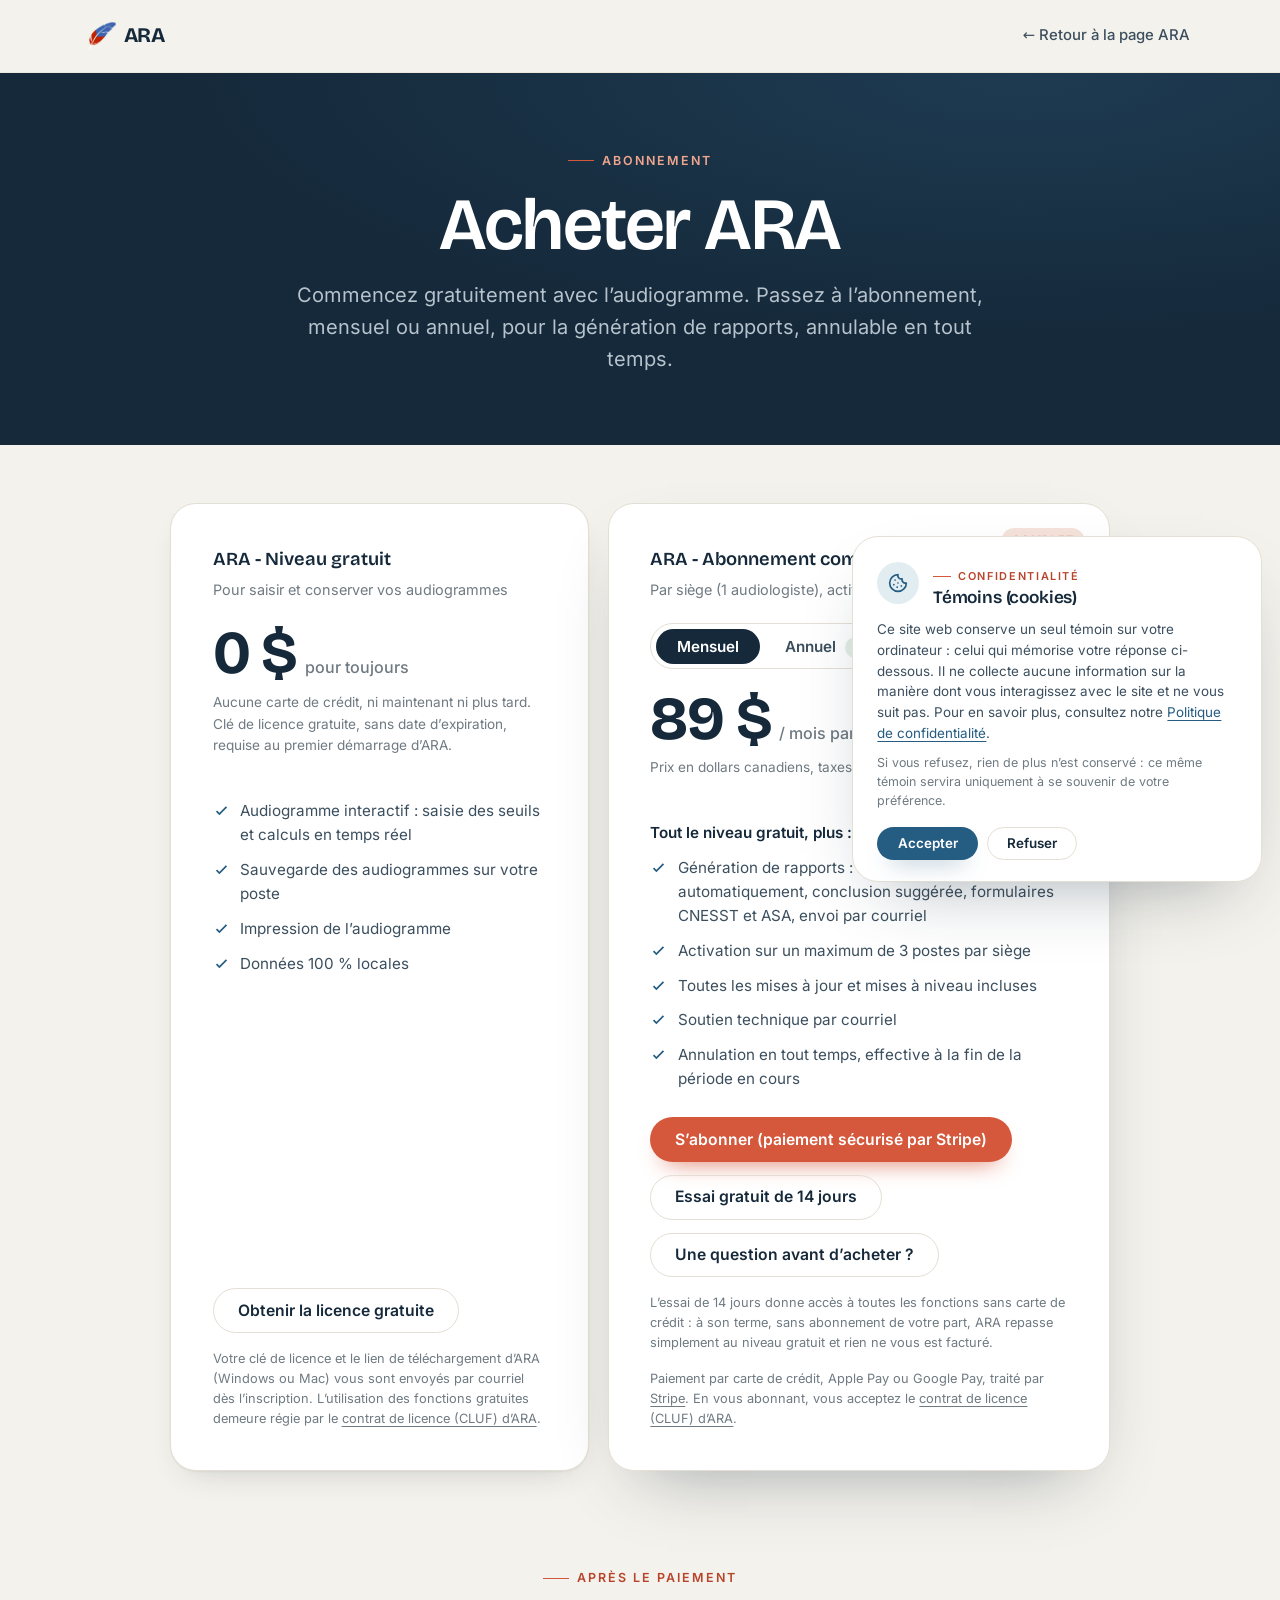
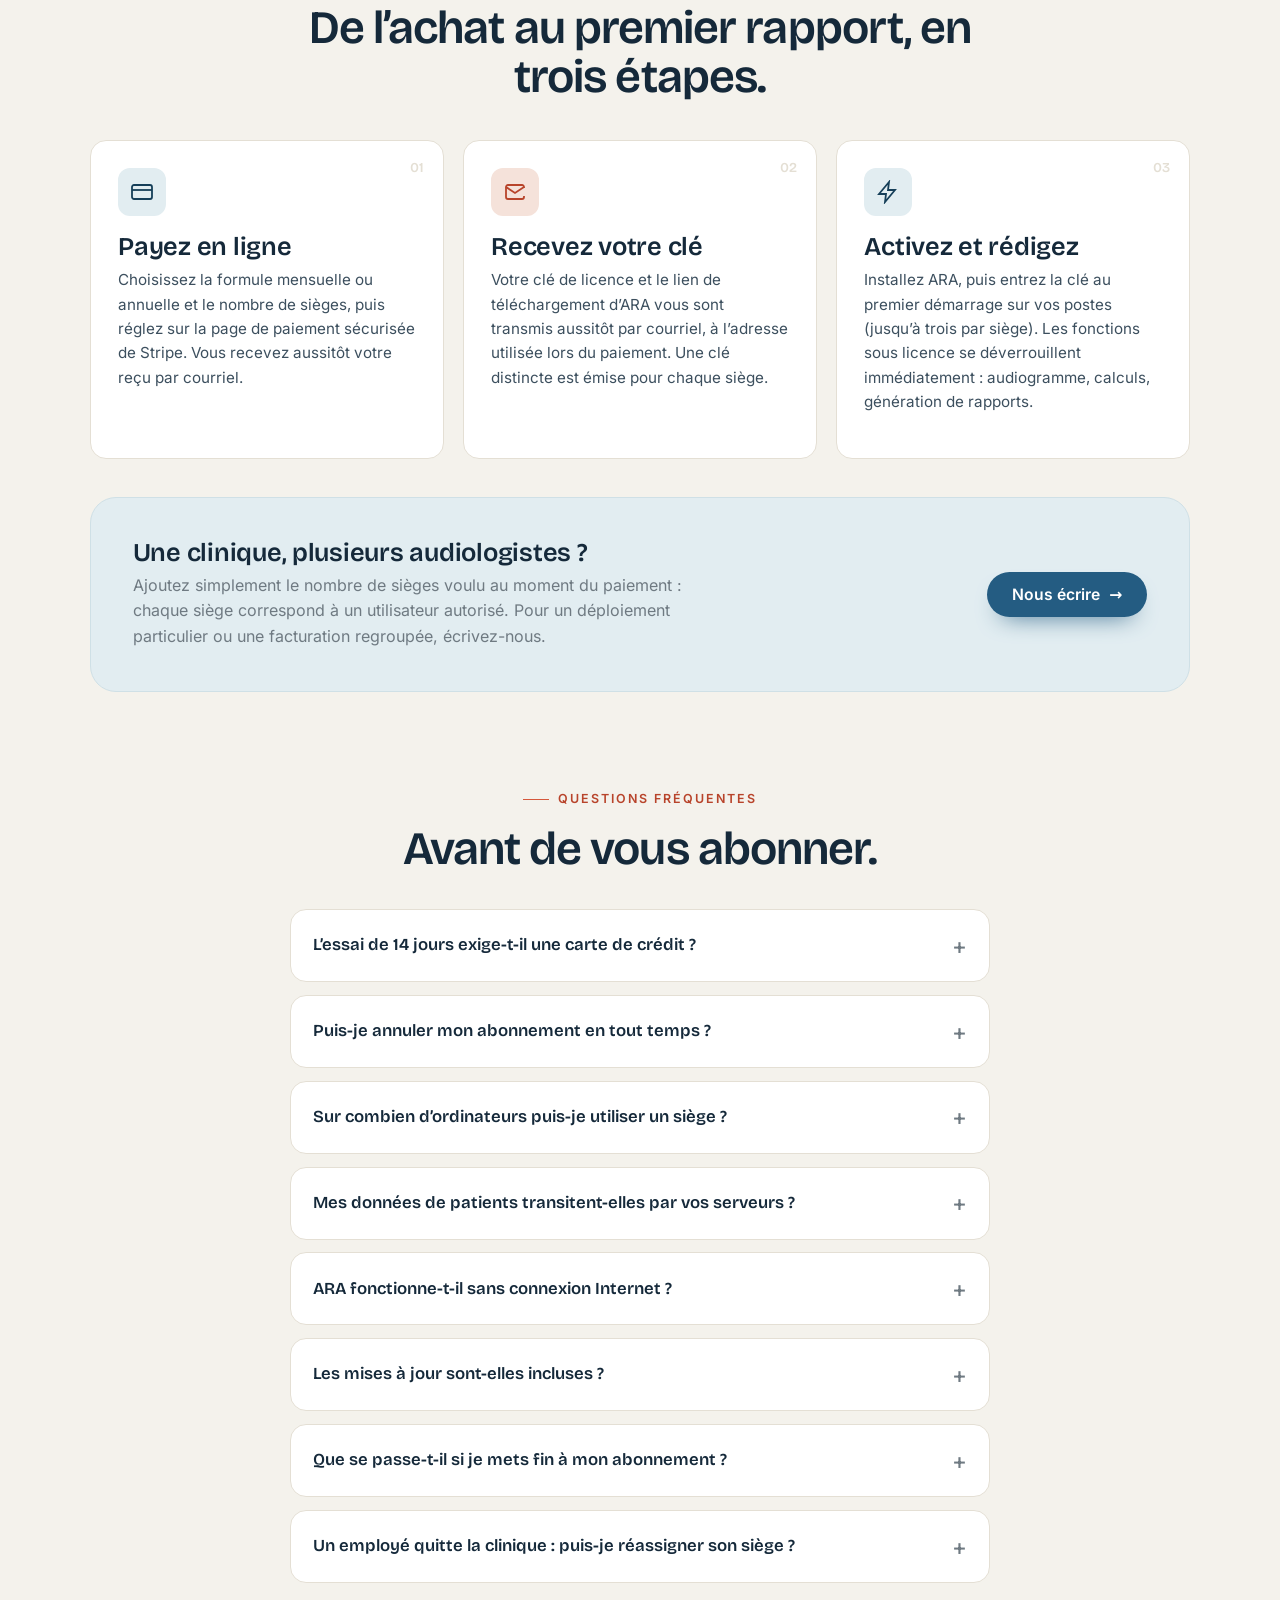
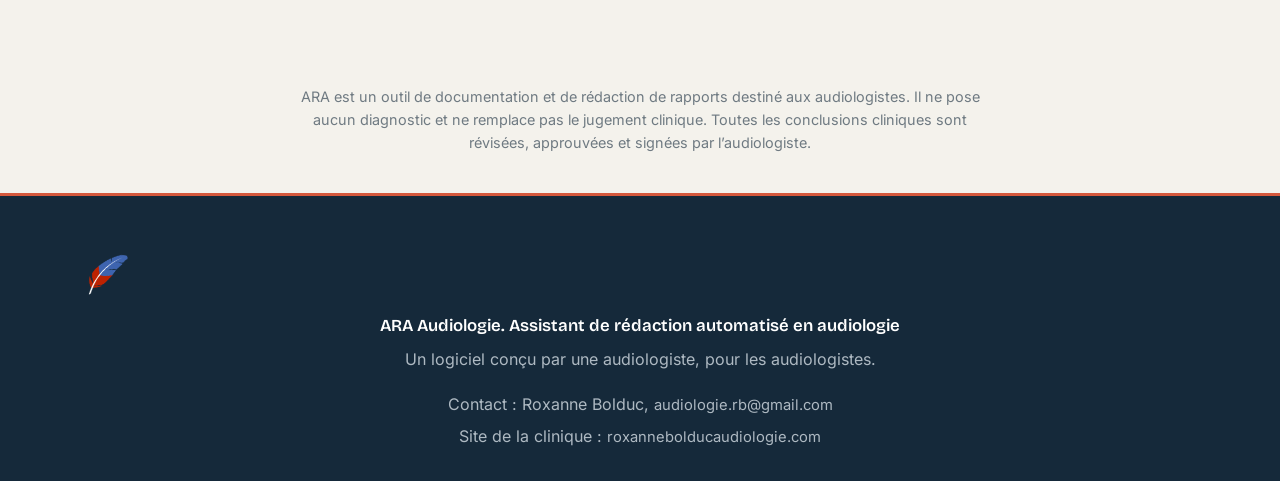
==== acheter-ara.html @ dc6fb9d9 "Acheter : plus de téléchargement public, clé et lien envoyés par courriel ARA exige une clé de licen" ====
<!DOCTYPE html>
<html lang="fr-CA">
<head>
<meta charset="UTF-8">
<meta name="viewport" content="width=device-width, initial-scale=1.0">
<title>Acheter ARA · Abonnement | ARA Audiologie, Assistant de rédaction automatisé en audiologie</title>
<meta name="description" content="Essayez ARA gratuitement (audiogramme interactif, sauvegarde, impression) ou abonnez-vous pour la génération de rapports. Abonnement mensuel ou annuel par siège, activation sur 3 postes, annulation en tout temps. Paiement sécurisé par Stripe.">
<link rel="icon" type="image/png" href="assets/logos/favicon-rb-creme.png">
<link rel="apple-touch-icon" href="assets/logos/apple-touch-rb-creme.png">
<link rel="stylesheet" href="styles.css">
<!-- ============================================================
     LISTE DE CONTRÔLE AVANT MISE EN LIGNE DE CETTE PAGE
     ============================================================
     1. Créer le compte Stripe avec le courriel conjoint
        (audiologie.rb@gmail.com), en dollars canadiens (CAD).
     2. Dans Stripe, créer le produit « ARA — abonnement (1 siège) »
        avec deux tarifs récurrents : mensuel et annuel.
        Confirmer les PRIX RÉELS — les montants affichés ci-dessous
        (49 $/mois, 490 $/an) sont des ESPACES RÉSERVÉS à valider.
     3. Activer Stripe Tax (TPS/TVQ) sur les deux tarifs.
     4. Créer deux « Payment Links » (un par tarif) avec :
        - quantité ajustable (pour les cliniques à plusieurs sièges);
        - collecte de l'adresse de facturation;
        - case d'acceptation des conditions (lien vers le CLUF publié).
     5. Coller les deux URL dans ARA_CONFIG au bas de cette page.
        Les boutons d'achat s'activent automatiquement.
     6. FAIT (2026-08-05) : CLUF publié (cluf-ara.html, version 1.0,
        d'après contrat_licence_ara.md v0.6) et liens activés.
        À FAIRE : reporter les corrections de l'avocat dans
        cluf-ara.html dès réception et incrémenter la version.
     7. Publier ara-confidentialite.html et activer son lien.
     8. Activer le lien « Acheter ARA » sur ara.html.
     9. Prévoir le processus d'émission des clés Keygen (compte
        conjoint audiologie.rb@gmail.com) après chaque paiement.
     ============================================================ -->
</head>
<body>

<header class="site-header">
  <div class="wrap nav">
    <a class="brand" href="ara.html" aria-label="ARA Audiologie, Assistant de rédaction automatisé en audiologie">
      <img src="assets/logos/plume-ara.png" alt="" aria-hidden="true" style="height:30px;width:auto;transform:rotate(8deg)">
      <span style="font-family:var(--display);font-weight:700;font-size:1.3rem;letter-spacing:-.01em;color:var(--ink)">ARA</span>
    </a>
    <a href="ara.html" style="font-size:.93rem;font-weight:500;color:var(--ink-soft)">← Retour à la page ARA</a>
  </div>
</header>

<!-- ===== Héros ===== -->
<section class="section dark ara-hero" style="padding:clamp(2.8rem,6vw,4.4rem) 0">
  <div class="wrap center" style="position:relative;z-index:2">
    <div><span class="eyebrow">Abonnement</span></div>
    <h1 style="max-width:22ch;margin:0 auto .9rem">Acheter ARA</h1>
    <p class="lead" style="margin:0 auto;max-width:54ch;color:#b6c2cc">Commencez gratuitement avec l’audiogramme. Passez à l’abonnement, mensuel ou annuel, pour la génération de rapports, annulable en tout temps.</p>
  </div>
</section>

<!-- ===== Tarifs ===== -->
<section class="section" id="tarifs" style="padding-top:clamp(2.4rem,5vw,3.6rem)">
  <div class="wrap" style="max-width:1020px">

    <div class="price-grid">

    <div class="price-card free reveal">
      <p class="plan-name">ARA - Niveau gratuit</p>
      <p class="plan-sub">Pour saisir et conserver vos audiogrammes</p>

      <div class="price-line">
        <span class="price-amount">0&nbsp;$</span>
        <span class="price-period">pour toujours</span>
      </div>
      <p class="price-note">Aucune carte de crédit, ni maintenant ni plus tard. Clé de licence gratuite, sans date d’expiration, requise au premier démarrage d’ARA.</p>

      <ul>
        <li><svg width="17" height="17" viewBox="0 0 24 24" fill="none" stroke="currentColor" stroke-width="2.4"><path d="M5 13l4 4L19 7"/></svg>Audiogramme interactif&nbsp;: saisie des seuils et calculs en temps réel</li>
        <li><svg width="17" height="17" viewBox="0 0 24 24" fill="none" stroke="currentColor" stroke-width="2.4"><path d="M5 13l4 4L19 7"/></svg>Sauvegarde des audiogrammes sur votre poste</li>
        <li><svg width="17" height="17" viewBox="0 0 24 24" fill="none" stroke="currentColor" stroke-width="2.4"><path d="M5 13l4 4L19 7"/></svg>Impression de l’audiogramme</li>
        <li><svg width="17" height="17" viewBox="0 0 24 24" fill="none" stroke="currentColor" stroke-width="2.4"><path d="M5 13l4 4L19 7"/></svg>Données 100&nbsp;% locales</li>
      </ul>

      <div style="margin-top:auto;display:flex;flex-wrap:wrap;gap:.8rem;align-items:center">
        <!-- Pas de bouton de téléchargement public : ARA exige une clé de
             licence (même gratuite) au premier démarrage. Le lien de
             téléchargement (page /download du worker, qui reconnaît
             l'appareil) arrive dans le courriel automatique envoyé avec la
             clé, une fois l'inscription Stripe complétée. -->
        <a id="btn-gratuit" class="btn btn--ghost" href="#" rel="noopener">Obtenir la licence gratuite</a>
      </div>
      <p class="fineprint">Votre clé de licence et le lien de téléchargement d’ARA (Windows ou Mac) vous sont envoyés par courriel dès l’inscription. L’utilisation des fonctions gratuites demeure régie par le <a href="cluf-ara.html" style="text-decoration:underline;text-underline-offset:3px">contrat de licence (CLUF) d’ARA</a>.</p>
    </div>

    <div class="price-card reveal">
      <span class="plan-badge">Complet</span>
      <p class="plan-name">ARA - Abonnement complet</p>
      <p class="plan-sub">Par siège (1&nbsp;audiologiste), activable sur 3&nbsp;postes</p>

      <div class="billing-toggle" role="group" aria-label="Fréquence de facturation" style="align-self:flex-start;margin-bottom:1.2rem">
        <button type="button" data-billing="mensuel" class="active" aria-pressed="true">Mensuel</button>
        <button type="button" data-billing="annuel" aria-pressed="false">Annuel <span class="save">2&nbsp;mois gratuits</span></button>
      </div>

      <!-- PRIX À CONFIRMER : espaces réservés (voir liste de contrôle en tête de fichier) -->
      <div class="price-line" data-panel-billing="mensuel">
        <span class="price-amount">89&nbsp;$</span>
        <span class="price-period">/&nbsp;mois par siège</span>
      </div>
      <div class="price-line" data-panel-billing="annuel" hidden>
        <span class="price-amount">890&nbsp;$</span>
        <span class="price-period">/&nbsp;an par siège</span>
      </div>
      <p class="price-note" data-panel-billing="annuel" hidden>Soit l’équivalent d’environ 74&nbsp;$ par mois, deux mois gratuits par rapport au tarif mensuel.</p>
      <p class="price-note">Prix en dollars canadiens, taxes en sus.</p>

      <ul>
        <li style="font-weight:600;color:var(--ink)">Tout le niveau gratuit, plus&nbsp;:</li>
        <li><svg width="17" height="17" viewBox="0 0 24 24" fill="none" stroke="currentColor" stroke-width="2.4"><path d="M5 13l4 4L19 7"/></svg>Génération de rapports&nbsp;: section des résultats rédigée automatiquement, conclusion suggérée, formulaires CNESST et ASA, envoi par courriel</li>
        <li><svg width="17" height="17" viewBox="0 0 24 24" fill="none" stroke="currentColor" stroke-width="2.4"><path d="M5 13l4 4L19 7"/></svg>Activation sur un maximum de 3&nbsp;postes par siège</li>
        <li><svg width="17" height="17" viewBox="0 0 24 24" fill="none" stroke="currentColor" stroke-width="2.4"><path d="M5 13l4 4L19 7"/></svg>Toutes les mises à jour et mises à niveau incluses</li>
        <li><svg width="17" height="17" viewBox="0 0 24 24" fill="none" stroke="currentColor" stroke-width="2.4"><path d="M5 13l4 4L19 7"/></svg>Soutien technique par courriel</li>
        <li><svg width="17" height="17" viewBox="0 0 24 24" fill="none" stroke="currentColor" stroke-width="2.4"><path d="M5 13l4 4L19 7"/></svg>Annulation en tout temps, effective à la fin de la période en cours</li>
      </ul>

      <div style="display:flex;flex-wrap:wrap;gap:.8rem;align-items:center">
        <a id="btn-acheter" class="btn btn--coral" href="#" rel="noopener">S’abonner (paiement sécurisé par Stripe)</a>
        <a id="btn-essai" class="btn btn--ghost" href="#" rel="noopener">Essai gratuit de 14&nbsp;jours</a>
        <a class="btn btn--ghost" href="mailto:audiologie.rb@gmail.com?subject=Question%20avant%20achat%20%E2%80%94%20ARA">Une question avant d’acheter&nbsp;?</a>
      </div>

      <p class="fineprint">L’essai de 14&nbsp;jours donne accès à toutes les fonctions sans carte de crédit&nbsp;: à son terme, sans abonnement de votre part, ARA repasse simplement au niveau gratuit et rien ne vous est facturé.</p>

      <p class="fineprint">Paiement par carte de crédit, Apple&nbsp;Pay ou Google&nbsp;Pay, traité par <a href="https://stripe.com/fr-ca" style="text-decoration:underline;text-underline-offset:3px" rel="noopener">Stripe</a>. En vous abonnant, vous acceptez le <a href="cluf-ara.html" style="text-decoration:underline;text-underline-offset:3px">contrat de licence (CLUF) d’ARA</a>.</p>
    </div>

    </div><!-- /.price-grid -->

  </div>
</section>

<!-- ===== Comment ça fonctionne ===== -->
<section class="section" style="padding-top:0">
  <div class="wrap">
    <div class="center reveal" style="max-width:680px;margin:0 auto 2.4rem">
      <span class="eyebrow">Après le paiement</span>
      <h2>De l’achat au premier rapport, en trois étapes.</h2>
    </div>
    <div class="grid-3">
      <article class="scard reveal">
        <span class="num">01</span>
        <div class="ic"><svg width="24" height="24" viewBox="0 0 24 24" fill="none" stroke="currentColor" stroke-width="1.8"><rect x="2" y="5" width="20" height="14" rx="2"/><path d="M2 10h20"/></svg></div>
        <h3>Payez en ligne</h3>
        <p>Choisissez la formule mensuelle ou annuelle et le nombre de sièges, puis réglez sur la page de paiement sécurisée de Stripe. Vous recevez aussitôt votre reçu par courriel.</p>
      </article>
      <article class="scard coral reveal">
        <span class="num">02</span>
        <div class="ic"><svg width="24" height="24" viewBox="0 0 24 24" fill="none" stroke="currentColor" stroke-width="1.8"><path d="M21 8V7a2 2 0 00-2-2H5a2 2 0 00-2 2v10a2 2 0 002 2h14a2 2 0 002-2v-1"/><path d="M3 7l9 6 9-6"/></svg></div>
        <h3>Recevez votre clé</h3>
        <p>Votre clé de licence et le lien de téléchargement d’ARA vous sont transmis aussitôt par courriel, à l’adresse utilisée lors du paiement. Une clé distincte est émise pour chaque siège.</p>
      </article>
      <article class="scard reveal">
        <span class="num">03</span>
        <div class="ic"><svg width="24" height="24" viewBox="0 0 24 24" fill="none" stroke="currentColor" stroke-width="1.8"><path d="M13 2L3 14h7l-1 8 10-12h-7z"/></svg></div>
        <h3>Activez et rédigez</h3>
        <p>Installez ARA, puis entrez la clé au premier démarrage sur vos postes (jusqu’à trois par siège). Les fonctions sous licence se déverrouillent immédiatement&nbsp;: audiogramme, calculs, génération de rapports.</p>
      </article>
    </div>

    <div class="region-cta reveal" style="margin-top:2.4rem">
      <div>
        <h3 style="margin-bottom:.4rem">Une clinique, plusieurs audiologistes&nbsp;?</h3>
        <p class="muted" style="margin:0;max-width:58ch">Ajoutez simplement le nombre de sièges voulu au moment du paiement&nbsp;: chaque siège correspond à un utilisateur autorisé. Pour un déploiement particulier ou une facturation regroupée, écrivez-nous.</p>
      </div>
      <a class="btn btn--primary" href="mailto:audiologie.rb@gmail.com?subject=ARA%20%E2%80%94%20licences%20pour%20clinique">Nous écrire <span class="arw">→</span></a>
    </div>
  </div>
</section>

<!-- ===== FAQ ===== -->
<section class="section" style="padding-top:0" id="faq">
  <div class="wrap" style="max-width:780px">
    <div class="center reveal" style="margin-bottom:2.2rem">
      <span class="eyebrow">Questions fréquentes</span>
      <h2>Avant de vous abonner.</h2>
    </div>

    <details class="faq-item reveal">
      <summary>L’essai de 14&nbsp;jours exige-t-il une carte de crédit&nbsp;?</summary>
      <div class="faq-body"><p>Non. L’essai déverrouille toutes les fonctions d’ARA, y compris la génération de rapports, pendant 14&nbsp;jours, sans qu’aucune carte ne vous soit demandée. Au terme des 14&nbsp;jours, si vous n’avez pas choisi de vous abonner, l’essai prend fin de lui-même et ARA repasse au niveau gratuit&nbsp;: vous conservez vos données, la saisie, la sauvegarde et l’impression d’audiogrammes, et rien ne vous est facturé.</p></div>
    </details>

    <details class="faq-item reveal">
      <summary>Puis-je annuler mon abonnement en tout temps&nbsp;?</summary>
      <div class="faq-body"><p>Oui. Rendez-vous sur le <a href="https://billing.stripe.com/p/login/7sY7sN2tuao84uh4iw2Ji00" target="_blank" rel="noopener">portail client Stripe</a> (avec le courriel utilisé lors de l’achat) pour annuler vous-même, mettre à jour votre carte ou consulter vos factures, ou écrivez simplement au soutien technique. L’annulation prend effet à la fin de la période déjà payée&nbsp;: vous conservez l’accès aux fonctions sous licence jusqu’à cette date, et aucun frais n’est exigé ensuite. Les sommes déjà payées ne sont pas remboursables.</p></div>
    </details>

    <details class="faq-item reveal">
      <summary>Sur combien d’ordinateurs puis-je utiliser un siège&nbsp;?</summary>
      <div class="faq-body"><p>Chaque siège est réservé à un utilisateur autorisé et peut être activé sur un maximum de trois postes (par exemple&nbsp;: l’ordinateur de la clinique, le portable et un poste à domicile).</p></div>
    </details>

    <details class="faq-item reveal">
      <summary>Mes données de patients transitent-elles par vos serveurs&nbsp;?</summary>
      <div class="faq-body"><p>Non. ARA enregistre toutes vos données localement, sur vos propres postes. La validation périodique de la licence ne transmet que la clé de licence et une empreinte technique anonymisée du poste, jamais de données de patients.</p></div>
    </details>

    <details class="faq-item reveal">
      <summary>ARA fonctionne-t-il sans connexion Internet&nbsp;?</summary>
      <div class="faq-body"><p>Oui. Chaque validation réussie de la licence accorde une période d’utilisation hors ligne de sept (7) jours&nbsp;; il suffit que le poste puisse joindre le serveur de licences au moins une fois par semaine. Toutes les fonctions, y compris la génération de rapports, s’exécutent entièrement sur votre poste.</p></div>
    </details>

    <details class="faq-item reveal">
      <summary>Les mises à jour sont-elles incluses&nbsp;?</summary>
      <div class="faq-body"><p>Oui. Toutes les mises à jour et mises à niveau publiées pendant votre abonnement sont incluses, sans frais additionnels.</p></div>
    </details>

    <details class="faq-item reveal">
      <summary>Que se passe-t-il si je mets fin à mon abonnement&nbsp;?</summary>
      <div class="faq-body"><p>Vous repassez simplement au niveau gratuit à la fin de la période payée&nbsp;: la génération de rapports se désactive, mais vous conservez l’accès à vos données ainsi qu’à la saisie, à la sauvegarde et à l’impression d’audiogrammes. Rien n’est perdu.</p></div>
    </details>

    <details class="faq-item reveal">
      <summary>Un employé quitte la clinique&nbsp;: puis-je réassigner son siège&nbsp;?</summary>
      <div class="faq-body"><p>Oui. Écrivez au soutien technique pour réassigner un siège à un nouvel utilisateur autorisé (au plus une fois par période de trente jours par siège). Les postes de l’ancien utilisateur sont alors désactivés.</p></div>
    </details>
  </div>
</section>

<!-- ===== Usage prévu (avis réglementaire) ===== -->
<section class="section" style="padding-top:0;padding-bottom:2.4rem">
  <div class="wrap" style="max-width:760px">
    <p class="muted" style="font-size:.9rem;line-height:1.6;text-align:center;margin:0">ARA est un outil de documentation et de rédaction de rapports destiné aux audiologistes. Il ne pose aucun diagnostic et ne remplace pas le jugement clinique. Toutes les conclusions cliniques sont révisées, approuvées et signées par l’audiologiste.</p>
  </div>
</section>

<footer class="site-footer">
  <div class="wrap" style="text-align:center">
    <img src="assets/logos/plume-ara.png" alt="" aria-hidden="true" style="height:44px;width:auto;transform:rotate(8deg);margin-bottom:1rem">
    <p style="color:#fff;font-family:var(--display);font-weight:600;font-size:1.05rem;margin-bottom:.4rem">ARA Audiologie. Assistant de rédaction automatisé en audiologie</p>
    <p style="margin-bottom:1.2rem">Un logiciel conçu par une audiologiste, pour les audiologistes.</p>
    <p style="margin-bottom:.4rem">Contact&nbsp;: Roxanne Bolduc, <a href="mailto:audiologie.rb@gmail.com">audiologie.rb@gmail.com</a></p>
    <!-- À activer quand ara-confidentialite.html sera publiée (voir liste de contrôle dans ara-confidentialite.html et docs/site_web_loi25_ara.md) :
    <p style="margin-bottom:.4rem"><a href="ara-confidentialite.html">Politique de confidentialité du logiciel ARA</a></p>
    -->
    <p style="margin:0">Site de la clinique&nbsp;: <a href="index.html">roxannebolducaudiologie.com</a></p>
  </div>
</footer>

<script src="main.js"></script>
<script>
/* ===== Achat ARA : configuration et bascule mensuel/annuel ===== */
(function () {
  /* Coller ici les URL des Payment Links Stripe (voir la liste de
     contrôle en tête de fichier). Tant qu'une URL est vide, le bouton
     d'achat correspondant reste désactivé. */
  var ARA_CONFIG = {
    /* EN VENTE depuis le 2026-08-30 (lancement : v0.3.0 publiée, installateurs
       Windows x64/ARM et Mac servis par la page /download du worker). Repasser
       à false pour désactiver d'un coup les trois boutons (abonnement, essai,
       licence gratuite). */
    enVente: true,
    stripe: {
      /* Liens avec case d'acceptation du CLUF (consent_collection),
         créés le 2026-08-05; les anciens liens sont désactivés. */
      mensuel: 'https://buy.stripe.com/14A7sN4BC7bW1i5eXa2Ji02',
      annuel:  'https://buy.stripe.com/7sY3cxc44cwgd0NcP22Ji03',
      /* Créés le 2026-08-30 : abonnement à 0 $/mois (niveau gratuit) et
         essai de 14 jours. Les deux sont en « payment_method_collection:
         if_required » : aucune carte n'est demandée. L'essai est réglé sur
         « missing_payment_method: cancel », donc sans carte il prend fin
         de lui-même au 14e jour et rien n'est facturé. */
      gratuit: 'https://buy.stripe.com/28E8wR0lmgMw6CpeXa2Ji04',
      essai:   'https://buy.stripe.com/cNi9AV6JKfIs2m95mA2Ji05',
      portail: 'https://billing.stripe.com/p/login/7sY7sN2tuao84uh4iw2Ji00'
    }
  };

  var buttons = document.querySelectorAll('.billing-toggle [data-billing]');
  var panels = document.querySelectorAll('[data-panel-billing]');
  var buy = document.getElementById('btn-acheter');
  var buyLabel = 'S’abonner (paiement sécurisé par Stripe)';
  var essai = document.getElementById('btn-essai');
  var gratuit = document.getElementById('btn-gratuit');

  /* Active un bouton si l'URL est fournie, sinon l'affiche en « bientôt
     disponible » (même comportement que le bouton d'abonnement). */
  function lien(el, url, libelle, libelleInactif) {
    if (!el) { return; }
    if (url) {
      el.href = url;
      el.textContent = libelle;
      el.classList.remove('btn--disabled');
      el.removeAttribute('aria-disabled');
    } else {
      el.removeAttribute('href');
      el.textContent = libelleInactif;
      el.classList.add('btn--disabled');
      el.setAttribute('aria-disabled', 'true');
    }
  }

  function activate(billing) {
    buttons.forEach(function (b) {
      var on = b.getAttribute('data-billing') === billing;
      b.classList.toggle('active', on);
      b.setAttribute('aria-pressed', on ? 'true' : 'false');
    });
    panels.forEach(function (p) {
      p.hidden = p.getAttribute('data-panel-billing') !== billing;
    });
    lien(buy, ARA_CONFIG.enVente ? ARA_CONFIG.stripe[billing] : '',
         buyLabel, 'Paiement en ligne bientôt disponible');
  }

  buttons.forEach(function (b) {
    b.addEventListener('click', function () {
      activate(b.getAttribute('data-billing'));
    });
  });
  lien(essai, ARA_CONFIG.enVente ? ARA_CONFIG.stripe.essai : '',
       'Essai gratuit de 14 jours', 'Essai gratuit bientôt disponible');
  lien(gratuit, ARA_CONFIG.enVente ? ARA_CONFIG.stripe.gratuit : '',
       'Obtenir la licence gratuite', 'Licence gratuite bientôt disponible');
  activate('mensuel');
})();
</script>
</body>
</html>
---- styles.css ----
/* =================================================================
   Roxanne Bolduc · Audiologiste · Système de design (V4)
   Signature : l'audiogramme (rouge = oreille droite, bleu = oreille gauche)
   ================================================================= */

/* Polices hébergées localement (aucun appel à un serveur tiers) */
@font-face{
  font-family:'Bricolage Grotesque';
  font-style:normal;
  font-weight:400 700;
  font-display:swap;
  src:url('assets/fonts/bricolage-grotesque-normal-0.woff2') format('woff2');
}
@font-face{
  font-family:'Inter';
  font-style:normal;
  font-weight:400 600;
  font-display:swap;
  src:url('assets/fonts/inter-normal-1.woff2') format('woff2');
}
@font-face{
  font-family:'Newsreader';
  font-style:italic;
  font-weight:400;
  font-display:swap;
  src:url('assets/fonts/newsreader-italic-2.woff2') format('woff2');
}
@font-face{
  font-family:'Newsreader';
  font-style:normal;
  font-weight:400 500;
  font-display:swap;
  src:url('assets/fonts/newsreader-normal-3.woff2') format('woff2');
}

:root{
  /* Couleurs */
  --ink:        #15293A;
  --ink-soft:   #3c4f5e;
  --paper:      #f4f2ec;
  --paper-2:    #fbfaf6;
  --card:       #ffffff;
  --line:       #e4dfd4;
  --line-soft:  #ece8de;
  --muted:      #6f7a82;

  --azure:      #245c82;   /* oreille gauche / primaire */
  --azure-deep: #163f59;
  --azure-tint: #e2edf1;

  --coral:      #d5583c;   /* oreille droite / accent */
  --coral-deep: #b8442b;
  --coral-tint: #f5e2da;

  --aqua:       #dbe9e9;
  --good:       #2f7d5b;

  /* ARA (couleurs du logo) */
  --ara-bleu:   #3E64AF;
  --ara-rouge:  #BD2201;
  --ara-vert:   #76AB35;

  /* Typo */
  --display: 'Bricolage Grotesque', system-ui, sans-serif;
  --body:    'Inter', system-ui, sans-serif;
  --serif:   'Newsreader', Georgia, serif;

  /* Échelle */
  --h1: clamp(2.5rem, 1.4rem + 4.6vw, 4.6rem);
  --h2: clamp(1.9rem, 1.3rem + 2.4vw, 2.9rem);
  --h3: clamp(1.3rem, 1.05rem + 1vw, 1.6rem);
  --lead: clamp(1.05rem, 0.98rem + 0.4vw, 1.25rem);

  /* Divers */
  --radius: 16px;
  --radius-lg: 26px;
  --shadow: 0 1px 2px rgba(21,41,58,.05), 0 14px 34px -18px rgba(21,41,58,.24);
  --shadow-lg: 0 30px 70px -34px rgba(21,41,58,.42);
  --maxw: 1180px;
  --gutter: clamp(2rem, 4vw, 2.5rem);
  --ease: cubic-bezier(.22,.61,.36,1);
}

*{box-sizing:border-box}
html{scroll-behavior:smooth}
body{
  margin:0;
  font-family:var(--body);
  color:var(--ink);
  background:var(--paper);
  line-height:1.6;
  -webkit-font-smoothing:antialiased;
  text-rendering:optimizeLegibility;
}
img{max-width:100%;display:block}
a{color:inherit;text-decoration:none}
h1,h2,h3,h4{font-family:var(--display);font-weight:600;line-height:1.05;letter-spacing:-.02em;margin:0}
h1{font-size:var(--h1)}
h2{font-size:var(--h2)}
h3{font-size:var(--h3);letter-spacing:-.01em}
p{margin:0 0 1rem}
::selection{background:var(--coral);color:#fff}

.wrap{max-width:var(--maxw);margin:0 auto;padding:0 var(--gutter)}
.section{padding:clamp(3.6rem,7vw,6.2rem) 0}
.eyebrow{
  font-family:var(--body);font-weight:600;font-size:.78rem;letter-spacing:.16em;
  text-transform:uppercase;color:var(--coral-deep);display:inline-flex;align-items:center;gap:.55rem;margin:0 0 1rem;
}
.eyebrow::before{content:"";width:26px;height:1px;background:var(--coral)}
.lead{font-size:var(--lead);color:var(--ink-soft);max-width:60ch}
.muted{color:var(--muted)}
.center{text-align:center}
.center .lead{margin-inline:auto}
.center .eyebrow{justify-content:center}

/* ---------- Boutons ---------- */
.btn{
  display:inline-flex;align-items:center;gap:.55rem;font-family:var(--body);font-weight:600;
  font-size:.98rem;padding:.85rem 1.5rem;border-radius:999px;border:1.5px solid transparent;
  cursor:pointer;transition:transform .2s var(--ease),background .2s,box-shadow .2s,border-color .2s;
  line-height:1;white-space:nowrap;
}
.btn:hover{transform:translateY(-2px)}
.btn--primary{background:var(--azure);color:#fff;box-shadow:0 12px 24px -14px var(--azure)}
.btn--primary:hover{background:var(--azure-deep)}
.btn--coral{background:var(--coral);color:#fff;box-shadow:0 12px 24px -14px var(--coral)}
.btn--coral:hover{background:var(--coral-deep)}
.btn--ghost{background:transparent;border-color:var(--line);color:var(--ink)}
.btn--ghost:hover{border-color:var(--ink);background:rgba(21,41,58,.03)}
.btn--light{background:#fff;color:var(--ink)}
.btn--outline-light{background:transparent;border-color:rgba(255,255,255,.35);color:#fff}
.btn--outline-light:hover{border-color:#fff;background:rgba(255,255,255,.08)}
.btn .arw{transition:transform .2s var(--ease)}
.btn:hover .arw{transform:translateX(3px)}

/* ---------- En-tête / nav ---------- */
.site-header{
  position:sticky;top:0;z-index:60;background:rgba(244,242,236,.82);
  backdrop-filter:blur(12px);border-bottom:1px solid var(--line-soft);
}
.nav{display:flex;align-items:center;justify-content:space-between;height:72px;gap:1rem}
.brand{display:flex;align-items:center;gap:.6rem;font-family:var(--display);font-weight:700;font-size:1.12rem;letter-spacing:-.02em}
.brand .mark{width:34px;height:34px;flex:none}
.brand small{display:block;font-family:var(--body);font-weight:500;font-size:.62rem;letter-spacing:.14em;text-transform:uppercase;color:var(--muted);margin-top:2px}
.nav-links{display:flex;align-items:center;gap:.35rem;list-style:none;margin:0;padding:0}
.nav-links a{
  font-size:.93rem;font-weight:500;padding:.5rem .78rem;border-radius:9px;color:var(--ink-soft);
  transition:color .18s,background .18s;position:relative;
}
.nav-links a:hover{color:var(--ink);background:rgba(21,41,58,.05)}
.nav-links a.active{color:var(--azure);font-weight:600}
.nav-cta{display:flex;align-items:center;gap:.6rem}
.nav-toggle{display:none;background:none;border:1px solid var(--line);border-radius:10px;width:44px;height:44px;cursor:pointer;align-items:center;justify-content:center}
.nav-toggle span{display:block;width:19px;height:2px;background:var(--ink);position:relative;transition:.2s}
.nav-toggle span::before,.nav-toggle span::after{content:"";position:absolute;left:0;width:19px;height:2px;background:var(--ink);transition:.2s}
.nav-toggle span::before{top:-6px}.nav-toggle span::after{top:6px}

@media (max-width:940px){
  .nav-toggle{display:flex}
  .nav-links,.nav-cta .btn--ghost{display:none}
  .nav-links{
    position:absolute;top:72px;left:0;right:0;flex-direction:column;align-items:stretch;
    background:var(--paper);border-bottom:1px solid var(--line);padding:.6rem var(--gutter) 1.2rem;gap:.15rem;
  }
  .nav-links.open{display:flex}
  .nav-links a{padding:.8rem .6rem;font-size:1.05rem;border-bottom:1px solid var(--line-soft)}
}

/* ---------- Héro ---------- */
.hero{position:relative;overflow:hidden}
/* padding-block (et non le raccourci padding) : .hero-grid partage l'élément avec .wrap,
   dont il écraserait sinon les marges latérales */
.hero-grid{display:grid;grid-template-columns:1.05fr .95fr;gap:clamp(2rem,5vw,4rem);align-items:center;padding-block:clamp(2.6rem,6vw,5rem) clamp(3rem,6vw,5rem)}
.hero h1{margin-bottom:1.3rem}
.hero h1 .hl{color:var(--azure);position:relative}
.hero .lead{margin-bottom:2rem}
.hero-cta{display:flex;flex-wrap:wrap;gap:.8rem;margin-bottom:2.2rem}
.hero-meta{display:flex;flex-wrap:wrap;gap:1.5rem;padding-top:1.6rem;border-top:1px solid var(--line)}
.hero-meta div{display:flex;flex-direction:column}
.hero-meta b{font-family:var(--display);font-size:1.5rem;font-weight:600;color:var(--ink)}
.hero-meta span{font-size:.82rem;color:var(--muted)}
@media (max-width:860px){.hero-grid{grid-template-columns:1fr}.hero-audiogram{max-width:480px}}

/* ---------- Portrait du héro (arche + mini audiogramme) ---------- */
.hero-grid > *{min-width:0}
.hero-portrait{position:relative;justify-self:end;width:min(420px,100%);max-width:100%}
.portrait-arch{
  border-radius:var(--radius-lg);
  overflow:hidden;border:1px solid var(--line);box-shadow:var(--shadow-lg);
  aspect-ratio:4/5;background:var(--paper-2);
}
.portrait-arch img{width:100%;height:100%;object-fit:cover}
.mini-audiocard{
  position:absolute;left:-3.6rem;bottom:1.8rem;width:235px;
  background:var(--card);border:1px solid var(--line);border-radius:var(--radius);
  box-shadow:var(--shadow-lg);padding:.85rem .9rem .55rem;
}
.mini-audiocard .t{
  font-family:var(--display);font-weight:600;font-size:.78rem;color:var(--ink);
  display:flex;justify-content:space-between;align-items:center;margin-bottom:.4rem;
}
.mini-audiocard .t i{font-style:normal;font-family:var(--body);font-weight:600;font-size:.62rem;color:var(--muted)}
@media (max-width:1060px){.mini-audiocard{left:-1.2rem}}
@media (max-width:860px){
  .hero-portrait{justify-self:start;margin-top:.6rem}
  .mini-audiocard{left:auto;right:0;bottom:1.2rem}
}

/* ---------- Audiogramme (signature) ---------- */
.audiocard{
  background:var(--card);border:1px solid var(--line);border-radius:var(--radius-lg);
  padding:1.4rem 1.4rem 1rem;box-shadow:var(--shadow-lg);position:relative;
}
.audiocard .ac-head{display:flex;justify-content:space-between;align-items:center;margin-bottom:.5rem}
.audiocard .ac-title{font-family:var(--display);font-weight:600;font-size:.98rem}
.audiocard .ac-legend{display:flex;gap:.9rem;font-size:.72rem;color:var(--muted)}
.audiocard .ac-legend i{font-style:normal;display:inline-flex;align-items:center;gap:.3rem;font-weight:600}
.dot-r{width:11px;height:11px;border:2px solid var(--coral);border-radius:50%;display:inline-block}
.dot-l{width:11px;height:11px;color:var(--azure);display:inline-grid;place-items:center;font-weight:700}
svg .grid-line{stroke:var(--line);stroke-width:1}
svg .grid-line.major{stroke:#d8d2c4}
svg .axis-label{fill:var(--muted);font-family:var(--body);font-size:11px}
svg .plot-line{fill:none;stroke-width:2.5;stroke-linecap:round;stroke-linejoin:round}
svg .plot-line.r{stroke:var(--coral)}
svg .plot-line.l{stroke:var(--azure)}

/* animation tracé */
.anim-line{stroke-dasharray:600;stroke-dashoffset:600;animation:draw 1.5s var(--ease) forwards}
.anim-line.d2{animation-delay:.35s}
.anim-pt{opacity:0;transform-box:fill-box;transform-origin:center;animation:pop .4s var(--ease) forwards}
@keyframes draw{to{stroke-dashoffset:0}}
@keyframes pop{from{opacity:0;transform:scale(.2)}to{opacity:1;transform:scale(1)}}

/* ---------- Ruban de confiance ---------- */
.trust{border-top:1px solid var(--line);border-bottom:1px solid var(--line);background:var(--paper-2)}
.trust .wrap{display:flex;flex-wrap:wrap;align-items:center;justify-content:space-between;gap:1rem;padding-block:1.1rem}
.trust p{margin:0;font-size:.86rem;color:var(--muted);font-weight:500;display:flex;align-items:center;gap:.5rem}
.trust svg{color:var(--azure);flex:none}

/* ---------- Cartes services ---------- */
.grid-3{display:grid;grid-template-columns:repeat(3,1fr);gap:1.2rem}
.grid-2{display:grid;grid-template-columns:repeat(2,1fr);gap:1.2rem}
@media (max-width:860px){.grid-3{grid-template-columns:1fr}.grid-2{grid-template-columns:1fr}}

.scard{
  background:var(--card);border:1px solid var(--line);border-radius:var(--radius);
  padding:1.7rem;transition:transform .25s var(--ease),box-shadow .25s,border-color .25s;position:relative;overflow:hidden;
}
.scard:hover{transform:translateY(-4px);box-shadow:var(--shadow);border-color:var(--azure)}
.scard .ic{width:48px;height:48px;border-radius:12px;display:grid;place-items:center;background:var(--azure-tint);color:var(--azure-deep);margin-bottom:1.1rem}
.scard.coral .ic{background:var(--coral-tint);color:var(--coral-deep)}
.scard h3{margin-bottom:.5rem}
.scard p{font-size:.95rem;color:var(--ink-soft);margin-bottom:1rem}
.scard .lk{font-weight:600;font-size:.9rem;color:var(--azure);display:inline-flex;align-items:center;gap:.4rem}
.scard .num{position:absolute;top:1rem;right:1.2rem;font-family:var(--display);font-weight:600;font-size:.85rem;color:var(--line)}

/* ---------- Bandeau alterné ---------- */
.split{display:grid;grid-template-columns:1fr 1fr;gap:clamp(2rem,5vw,4rem);align-items:center}
.split.rev .split-media{order:2}
@media (max-width:820px){.split{grid-template-columns:1fr}.split.rev .split-media{order:0}}
.split ul{list-style:none;padding:0;margin:1.2rem 0 0;display:grid;gap:.7rem}
.split ul li{display:flex;gap:.7rem;align-items:flex-start;font-size:.98rem;color:var(--ink-soft)}
.split ul li svg{flex:none;color:var(--azure);margin-top:3px}
.media-frame{border-radius:var(--radius-lg);overflow:hidden;border:1px solid var(--line);box-shadow:var(--shadow);background:var(--paper-2);aspect-ratio:4/3;position:relative}

/* ---------- Sections foncées ---------- */
.dark{background:var(--ink);color:#e9edf0}
.dark h1,.dark h2,.dark h3{color:#fff}
.dark .eyebrow{color:#f0a58e}
.dark .eyebrow::before{background:var(--coral)}
.dark .lead,.dark p{color:#b6c2cc}
.dark .muted{color:#8394a1}

/* ---------- ARA / logiciel ---------- */
.ara-hero{background:radial-gradient(120% 130% at 80% 0%, #1e3b52 0%, var(--ink) 55%);}
.ara-letters{
  font-family:var(--display);font-weight:700;
  font-size:clamp(4.6rem,14vw,10rem);line-height:.9;letter-spacing:-.01em;color:#fff;
}
.ara-expansion{font-size:clamp(.95rem,1.8vw,1.2rem);letter-spacing:.28em;text-transform:uppercase;font-weight:600;color:#e9edf0;margin-top:1rem}
.ara-expansion .r{color:#f0a58e}
.ara-expansion .b{color:#8fb3e8}
.ara-expansion .v{color:#a9d178}
.ara-plume{position:absolute;width:clamp(110px,18vw,220px);transform:rotate(8deg);filter:drop-shadow(0 18px 30px rgba(0,0,0,.35));pointer-events:none}
.feat{display:grid;grid-template-columns:repeat(3,1fr);gap:1.1rem}
@media (max-width:860px){.feat{grid-template-columns:1fr}}
.feat .fcard{border:1px solid rgba(255,255,255,.12);border-radius:var(--radius);padding:1.4rem;background:rgba(255,255,255,.03)}
.feat .fcard .ic{width:42px;height:42px;border-radius:10px;background:rgba(240,165,142,.14);color:#f0a58e;display:grid;place-items:center;margin-bottom:.9rem}
.feat .fcard h3{font-size:1.1rem;margin-bottom:.4rem}
.feat .fcard p{font-size:.9rem;margin:0}
.feat .fcard .fnum{font-family:var(--display);font-weight:600;font-size:.82rem;color:#8394a1;display:block;margin-bottom:.5rem;letter-spacing:.08em}

/* ---------- Onglets (page audiologiste) ---------- */
.tabs{display:flex;gap:.4rem;border-bottom:1px solid var(--line);margin-bottom:2.6rem;flex-wrap:wrap}
.tab{
  background:none;border:none;font-family:var(--display);font-weight:600;font-size:1.05rem;color:var(--muted);
  padding:.85rem 1.1rem;cursor:pointer;border-bottom:2.5px solid transparent;margin-bottom:-1px;transition:color .18s,border-color .18s;
}
.tab:hover{color:var(--ink)}
.tab.active{color:var(--azure);border-color:var(--azure)}
.tabpanel{display:none;animation:fade .35s var(--ease)}
.tabpanel.active{display:block}
@keyframes fade{from{opacity:0;transform:translateY(8px)}to{opacity:1;transform:none}}

/* ---------- Profils équipe ---------- */
.profile{display:grid;grid-template-columns:260px 1fr;gap:2rem;align-items:start;background:var(--card);border:1px solid var(--line);border-radius:var(--radius-lg);padding:2rem;margin-bottom:1.5rem}
@media (max-width:640px){.profile{grid-template-columns:1fr}}
.profile .photo{border-radius:18px;overflow:hidden;border:1px solid var(--line);box-shadow:var(--shadow)}
.profile .photo img{width:100%;height:auto}
.profile h3{font-size:1.5rem}
.profile .role{color:var(--coral-deep);font-weight:600;font-size:.9rem;margin:.2rem 0 1rem;letter-spacing:.02em}
.profile .creds{display:flex;flex-wrap:wrap;gap:.5rem;margin-top:1.2rem}
.chip{font-size:.8rem;font-weight:500;background:var(--azure-tint);color:var(--azure-deep);padding:.35rem .8rem;border-radius:999px}
.placeholder-card{border:1.5px dashed var(--line);border-radius:var(--radius-lg);padding:2rem;background:var(--paper-2)}
.placeholder-card .a-completer{
  display:inline-block;font-size:.72rem;font-weight:600;letter-spacing:.14em;text-transform:uppercase;
  border:1px solid var(--line);color:var(--muted);padding:.25rem .7rem;border-radius:999px;margin-bottom:1rem;
}

/* ---------- Lieux ---------- */
.region-cta{background:var(--azure-tint);border:1px solid #cfe0e6;border-radius:var(--radius-lg);padding:clamp(1.6rem,4vw,2.6rem);display:flex;flex-wrap:wrap;gap:1.5rem;align-items:center;justify-content:space-between}
.place{display:flex;gap:1rem;align-items:flex-start;background:var(--card);border:1px solid var(--line);border-radius:var(--radius);padding:1.4rem 1.5rem;transition:border-color .2s,transform .2s var(--ease)}
.place:hover{border-color:var(--azure);transform:translateY(-3px)}
.place .pin{width:42px;height:42px;border-radius:11px;background:var(--coral-tint);color:var(--coral-deep);display:grid;place-items:center;flex:none}
.place h3{font-size:1.12rem;margin-bottom:.25rem}
.place p{font-size:.9rem;color:var(--muted);margin:0}
.place .tag{display:inline-block;margin-top:.5rem;font-size:.74rem;font-weight:600;color:var(--azure);background:var(--azure-tint);padding:.2rem .6rem;border-radius:999px}
.place address{font-style:normal;font-size:.92rem;color:var(--ink-soft);line-height:1.65;margin-top:.2rem}
.place .clinique{font-weight:600;color:var(--ink);font-size:.92rem}
.place .tel{display:inline-block;font-family:var(--display);font-weight:600;font-size:1.15rem;color:var(--azure);margin-top:.5rem}
.place .tel:hover{color:var(--azure-deep)}
.place .itineraire{display:inline-block;margin-left:1rem;font-size:.8rem;font-weight:600;color:var(--coral-deep)}
.place .itineraire:hover{text-decoration:underline;text-underline-offset:3px}
.place .courriel{display:block;font-size:.88rem;font-weight:500;color:var(--ink-soft);margin-top:.25rem}
.place .courriel:hover{color:var(--azure)}

/* ---------- Blogue ---------- */
.blog-grid{display:grid;grid-template-columns:repeat(3,1fr);gap:1.4rem}
@media (max-width:900px){.blog-grid{grid-template-columns:repeat(2,1fr)}}
@media (max-width:600px){.blog-grid{grid-template-columns:1fr}}
.post{background:var(--card);border:1px solid var(--line);border-radius:var(--radius);overflow:hidden;display:flex;flex-direction:column;transition:transform .25s var(--ease),box-shadow .25s}
.post:hover{transform:translateY(-4px);box-shadow:var(--shadow)}
.post .thumb{aspect-ratio:16/10;display:grid;place-items:center;position:relative;overflow:hidden}
.post .thumb svg{position:absolute;inset:0;width:100%;height:100%}
.post .thumb img{position:absolute;inset:0;width:100%;height:100%;object-fit:cover;object-position:top}
.post .thumb .cat{position:absolute;top:.8rem;left:.8rem;background:rgba(255,255,255,.92);color:var(--ink);font-size:.72rem;font-weight:600;padding:.3rem .7rem;border-radius:999px;z-index:2}
.post .body{padding:1.3rem;display:flex;flex-direction:column;flex:1}
.post .date{font-size:.78rem;color:var(--muted);margin-bottom:.5rem}
.post h3{font-size:1.15rem;margin-bottom:.5rem;line-height:1.2}
.post p{font-size:.9rem;color:var(--ink-soft);flex:1}
.post .lk{font-weight:600;font-size:.86rem;color:var(--azure);margin-top:.4rem}
.feature-post{display:grid;grid-template-columns:1.1fr .9fr;gap:0;border:1px solid var(--line);border-radius:var(--radius-lg);overflow:hidden;background:var(--card);margin-bottom:2.4rem}
@media (max-width:760px){.feature-post{grid-template-columns:1fr}}
.feature-post .fp-media{min-height:280px;position:relative}
.feature-post .fp-media svg,.feature-post .fp-media img{position:absolute;inset:0;width:100%;height:100%;object-fit:cover;object-position:top}
.feature-post .fp-body{padding:clamp(1.6rem,4vw,2.6rem);display:flex;flex-direction:column;justify-content:center}

/* ---------- Article de blogue ---------- */
.article-head{max-width:780px;margin:0 auto;text-align:center;padding:clamp(2.6rem,6vw,4rem) 0 clamp(1.6rem,3vw,2.4rem)}
.article-head h1{font-size:clamp(2rem,1.2rem+3.4vw,3.4rem);margin-bottom:1rem}
.article-head .meta{font-size:.82rem;color:var(--muted);letter-spacing:.08em;text-transform:uppercase;font-weight:500}
.article-body{max-width:720px;margin:0 auto;font-family:var(--serif);font-size:1.14rem;line-height:1.75;color:var(--ink-soft)}
.article-body h2{font-family:var(--display);font-size:clamp(1.5rem,2.6vw,2rem);color:var(--ink);margin:2.6rem 0 1rem}
.article-body h2 .no{color:var(--coral);margin-right:.5rem}
.article-body h3{font-family:var(--display);color:var(--ink)}
.article-body ul,.article-body ol{margin:0 0 1rem;padding-left:1.3rem;display:grid;gap:.45rem}
.article-body a{color:var(--azure);text-decoration:underline;text-underline-offset:3px}
.article-body a:hover{color:var(--azure-deep)}
.article-body strong{color:var(--ink)}
.article-body .encadre{
  font-family:var(--body);font-size:.98rem;line-height:1.6;
  background:var(--card);border:1px solid var(--line);border-left:4px solid var(--azure);
  border-radius:var(--radius);padding:1.5rem 1.7rem;margin:2rem 0;
}
.article-body .encadre h3{font-size:1.12rem;margin-bottom:.6rem}
.guide-pages{display:grid;grid-template-columns:repeat(3,1fr);gap:1rem;margin:2rem 0}
@media (max-width:640px){.guide-pages{grid-template-columns:repeat(2,1fr)}}
.guide-pages img{border:1px solid var(--line);border-radius:10px;box-shadow:var(--shadow)}
.refs{font-family:var(--body);margin-top:3rem;padding-top:1.8rem;border-top:1px solid var(--line)}
.refs h2{font-size:1.3rem;margin-bottom:1rem}
.refs ol{margin:0;padding-left:1.3rem;display:grid;gap:.65rem}
.refs li{font-size:.88rem;color:var(--muted);line-height:1.55}

/* Surtitre du héro : une seule ligne sur grand écran, retour à la ligne permis sur mobile */
@media (max-width:760px){
  .hero .eyebrow{white-space:normal !important;font-size:.7rem;letter-spacing:.1em}
}

/* ---------- Vignette verticale (blogue) ---------- */
.post .thumb.tall{aspect-ratio:3/4}

/* ---------- Carrousel (guide pédiatrique) ---------- */
.carousel{position:relative;max-width:520px;margin:2rem auto;font-family:var(--body)}
.carousel .car-frame{
  position:relative;aspect-ratio:4/5;border:1px solid var(--line);border-radius:12px;
  overflow:hidden;box-shadow:var(--shadow);background:#fff;
}
.carousel .car-page{
  position:absolute;inset:0;width:100%;height:100%;object-fit:cover;
  opacity:0;transition:opacity .45s var(--ease);
}
.carousel .car-page.active{opacity:1}
.car-btn{
  position:absolute;top:50%;transform:translateY(-50%);width:44px;height:44px;border-radius:50%;
  border:1px solid var(--line);background:#fff;cursor:pointer;font-size:1.35rem;line-height:1;color:var(--ink);
  display:grid;place-items:center;box-shadow:var(--shadow);transition:border-color .2s,transform .2s var(--ease);
}
.car-btn:hover{border-color:var(--azure)}
.car-btn.prev{left:-3.4rem}
.car-btn.next{right:-3.4rem}
@media (max-width:680px){
  .car-btn.prev{left:0}
  .car-btn.next{right:0}
}
.car-count{text-align:center;font-size:.82rem;color:var(--muted);margin-top:.6rem}

/* ---------- Pictogramme 100 points (article acouphènes) ---------- */
.waffle{
  display:flex;gap:clamp(1.4rem,4vw,2.4rem);align-items:center;flex-wrap:wrap;
  background:var(--card);border:1px solid var(--line);border-radius:var(--radius);
  padding:1.6rem 1.8rem;margin:2.2rem 0;font-family:var(--body);
}
.waffle .wt{flex-basis:100%;font-family:var(--display);font-weight:600;font-size:1.05rem;color:var(--ink);margin:0 0 .2rem}
.waffle svg{flex:none;width:min(230px,100%)}
.waffle figcaption{display:flex;flex-direction:column;gap:.9rem;min-width:210px;flex:1}
.waffle .wl{display:flex;gap:.7rem;align-items:flex-start;font-size:.92rem;line-height:1.35}
.waffle .wl i{width:14px;height:14px;border-radius:50%;flex:none;margin-top:2px}
.waffle .wl b{display:block;font-weight:600;color:var(--ink)}
.waffle .wl span{color:var(--muted)}

/* Bouton à l'intérieur d'un article (le lien d'article ne doit pas recolorer le bouton) */
.article-body a.btn{color:#fff;text-decoration:none}
.article-body a.btn:hover{color:#fff}
.article-body .avis{font-style:italic;color:var(--muted);font-size:.95rem}

/* Grille de 5 points de service (section foncée) */
.feat.cinq{grid-template-columns:repeat(auto-fit,minmax(200px,1fr))}

/* ---------- Achat ARA (page acheter-ara) ---------- */
.billing-toggle{
  display:inline-flex;align-items:center;gap:.25rem;background:var(--card);
  border:1px solid var(--line);border-radius:999px;padding:.3rem;
}
.billing-toggle button{
  font-family:var(--body);font-weight:600;font-size:.95rem;color:var(--ink-soft);
  background:none;border:none;border-radius:999px;padding:.6rem 1.3rem;cursor:pointer;
  transition:background .2s,color .2s;line-height:1;white-space:nowrap;
}
.billing-toggle button.active{background:var(--ink);color:#fff}
.billing-toggle .save{
  font-size:.72rem;font-weight:600;color:var(--good);background:#e4efe8;
  border-radius:999px;padding:.2rem .55rem;margin-left:.35rem;
}
.price-grid{display:grid;grid-template-columns:1fr 1.2fr;gap:1.2rem;align-items:stretch}
@media (max-width:860px){.price-grid{grid-template-columns:1fr}}
.price-card{
  background:var(--card);border:1.5px solid var(--line);border-radius:var(--radius-lg);
  padding:clamp(1.8rem,4vw,2.6rem);box-shadow:var(--shadow-lg);position:relative;
  display:flex;flex-direction:column;
}
.price-card.free{box-shadow:var(--shadow)}
.price-card .plan-badge{
  position:absolute;top:1.5rem;right:1.5rem;font-size:.7rem;font-weight:600;
  letter-spacing:.1em;text-transform:uppercase;color:var(--coral-deep);
  background:var(--coral-tint);padding:.3rem .7rem;border-radius:999px;
}
.price-card .plan-name{font-family:var(--display);font-weight:600;font-size:1.15rem;margin-bottom:.2rem}
.price-card .plan-sub{font-size:.9rem;color:var(--muted);margin-bottom:1.4rem}
.price-line{display:flex;align-items:baseline;gap:.5rem;flex-wrap:wrap}
.price-line[hidden],.price-note[hidden]{display:none}
.price-amount{font-family:var(--display);font-weight:700;font-size:clamp(2.8rem,6vw,3.8rem);letter-spacing:-.02em;color:var(--ink);line-height:1}
.price-period{font-size:1rem;color:var(--muted);font-weight:500}
.price-note{font-size:.85rem;color:var(--muted);margin-top:.5rem}
.price-card ul{list-style:none;padding:0;margin:1.6rem 0;display:grid;gap:.65rem}
.price-card ul li{display:flex;gap:.65rem;align-items:flex-start;font-size:.95rem;color:var(--ink-soft)}
.price-card ul li svg{flex:none;color:var(--azure);margin-top:3px}
.price-card .fineprint{font-size:.8rem;color:var(--muted);line-height:1.55;margin:1rem 0 0}
.btn--disabled{opacity:.55;pointer-events:none;cursor:not-allowed}
.faq-item{
  background:var(--card);border:1px solid var(--line);border-radius:var(--radius);
  padding:0;margin-bottom:.8rem;overflow:hidden;
}
.faq-item summary{
  font-family:var(--display);font-weight:600;font-size:1.05rem;color:var(--ink);
  padding:1.1rem 1.4rem;cursor:pointer;list-style:none;display:flex;justify-content:space-between;align-items:center;gap:1rem;
}
.faq-item summary::-webkit-details-marker{display:none}
.faq-item summary::after{content:"+";font-family:var(--body);font-weight:500;font-size:1.4rem;color:var(--muted);flex:none;transition:transform .2s var(--ease)}
.faq-item[open] summary::after{transform:rotate(45deg)}
.faq-item .faq-body{padding:0 1.4rem 1.2rem;font-size:.95rem;color:var(--ink-soft)}
.faq-item .faq-body p{margin-bottom:.6rem}
.faq-item .faq-body p:last-child{margin-bottom:0}

/* ---------- CTA final ---------- */
.cta-band{background:var(--ink);border-radius:var(--radius-lg);padding:clamp(2.2rem,5vw,3.6rem);text-align:center;position:relative;overflow:hidden}
.cta-band h2{color:#fff;margin-bottom:1rem}
.cta-band p{color:#b6c2cc;max-width:52ch;margin:0 auto 1.8rem}
.cta-band .btns{display:flex;gap:.8rem;justify-content:center;flex-wrap:wrap}
.cta-wave{position:absolute;inset:0;opacity:.14;pointer-events:none}

/* ---------- Pied de page ---------- */
.site-footer{background:var(--ink);color:#aeb9c2;padding:clamp(2.6rem,5vw,3.6rem) 0 2rem;border-top:3px solid var(--coral)}
.footer-grid{display:grid;grid-template-columns:1.4fr 1fr 1.4fr;gap:2rem}
@media (max-width:760px){.footer-grid{grid-template-columns:1fr 1fr}}
@media (max-width:480px){.footer-grid{grid-template-columns:1fr}}
.site-footer .brand{color:#fff}
.site-footer .brand small{color:#7f8d99}
.site-footer h4{color:#fff;font-family:var(--display);font-size:.82rem;letter-spacing:.12em;text-transform:uppercase;margin:0 0 1rem}
.site-footer ul{list-style:none;padding:0;margin:0;display:grid;gap:.55rem}
.site-footer a{font-size:.92rem;color:#aeb9c2;transition:color .18s}
.site-footer a:hover{color:#fff}
.site-footer .about{font-size:.9rem;color:#8f9ba6;max-width:38ch;margin:1rem 0 0}
.footer-bottom{border-top:1px solid rgba(255,255,255,.1);margin-top:2.4rem;padding-top:1.4rem;display:flex;flex-wrap:wrap;justify-content:space-between;gap:.6rem;font-size:.82rem;color:#7f8d99}

/* ---------- Page bandeau ---------- */
.page-hero{padding:clamp(3rem,6vw,4.6rem) 0 clamp(1.4rem,3vw,2rem)}
.page-hero h1{max-width:18ch;margin-bottom:1rem}
.breadcrumb{font-size:.82rem;color:var(--muted);margin-bottom:1.4rem;display:flex;gap:.5rem;align-items:center}
.breadcrumb a:hover{color:var(--azure)}

/* ---------- Divider onde ---------- */
.wave-divider{width:100%;height:40px;color:var(--line);display:block}

/* ---------- Reveal au scroll ---------- */
.reveal{opacity:0;transform:translateY(22px);transition:opacity .7s var(--ease),transform .7s var(--ease)}
.reveal.in{opacity:1;transform:none}

/* ---------- Bannière témoins (Loi 25) ---------- */
.cookie-banner{
  position:fixed;right:1.1rem;bottom:1.1rem;z-index:300;
  max-width:410px;width:calc(100% - 2.2rem);
  background:var(--card);border:1px solid var(--line);border-radius:var(--radius-lg);
  box-shadow:var(--shadow-lg);
  padding:1.4rem 1.5rem 1.35rem;
  opacity:0;transform:translateY(18px);
  transition:opacity .5s var(--ease),transform .5s var(--ease);
}
.cookie-banner.show{opacity:1;transform:none}
.cookie-head{display:flex;align-items:center;gap:.85rem;margin-bottom:.75rem}
.cookie-icon{
  flex:none;width:42px;height:42px;border-radius:50%;
  background:var(--azure-tint);color:var(--azure);
  display:flex;align-items:center;justify-content:center;
}
.cookie-eyebrow{
  display:inline-flex;align-items:center;gap:.45rem;
  font-weight:600;font-size:.68rem;letter-spacing:.15em;text-transform:uppercase;
  color:var(--coral-deep);margin-bottom:.2rem;
}
.cookie-eyebrow::before{content:"";width:18px;height:1px;background:var(--coral)}
.cookie-banner h3{font-family:var(--display);font-weight:600;font-size:1.08rem;letter-spacing:-.01em;color:var(--ink);margin:0}
.cookie-banner p{font-size:.84rem;line-height:1.55;color:var(--ink-soft);margin:0 0 .55rem}
.cookie-banner .cookie-note{font-size:.78rem;color:var(--muted);margin-bottom:1rem}
.cookie-banner p a{color:var(--azure);text-decoration:underline;text-underline-offset:3px}
.cookie-actions{display:flex;gap:.55rem;flex-wrap:wrap}
.cookie-actions .btn{padding:.55rem 1.2rem;font-size:.84rem}

/* ---------- Accessibilité ---------- */
:focus-visible{outline:3px solid var(--coral);outline-offset:2px;border-radius:4px}
@media (prefers-reduced-motion:reduce){
  *{animation:none!important;transition:none!important;scroll-behavior:auto!important}
  .reveal{opacity:1;transform:none}
  .anim-line{stroke-dashoffset:0}
  .anim-pt{opacity:1}
}
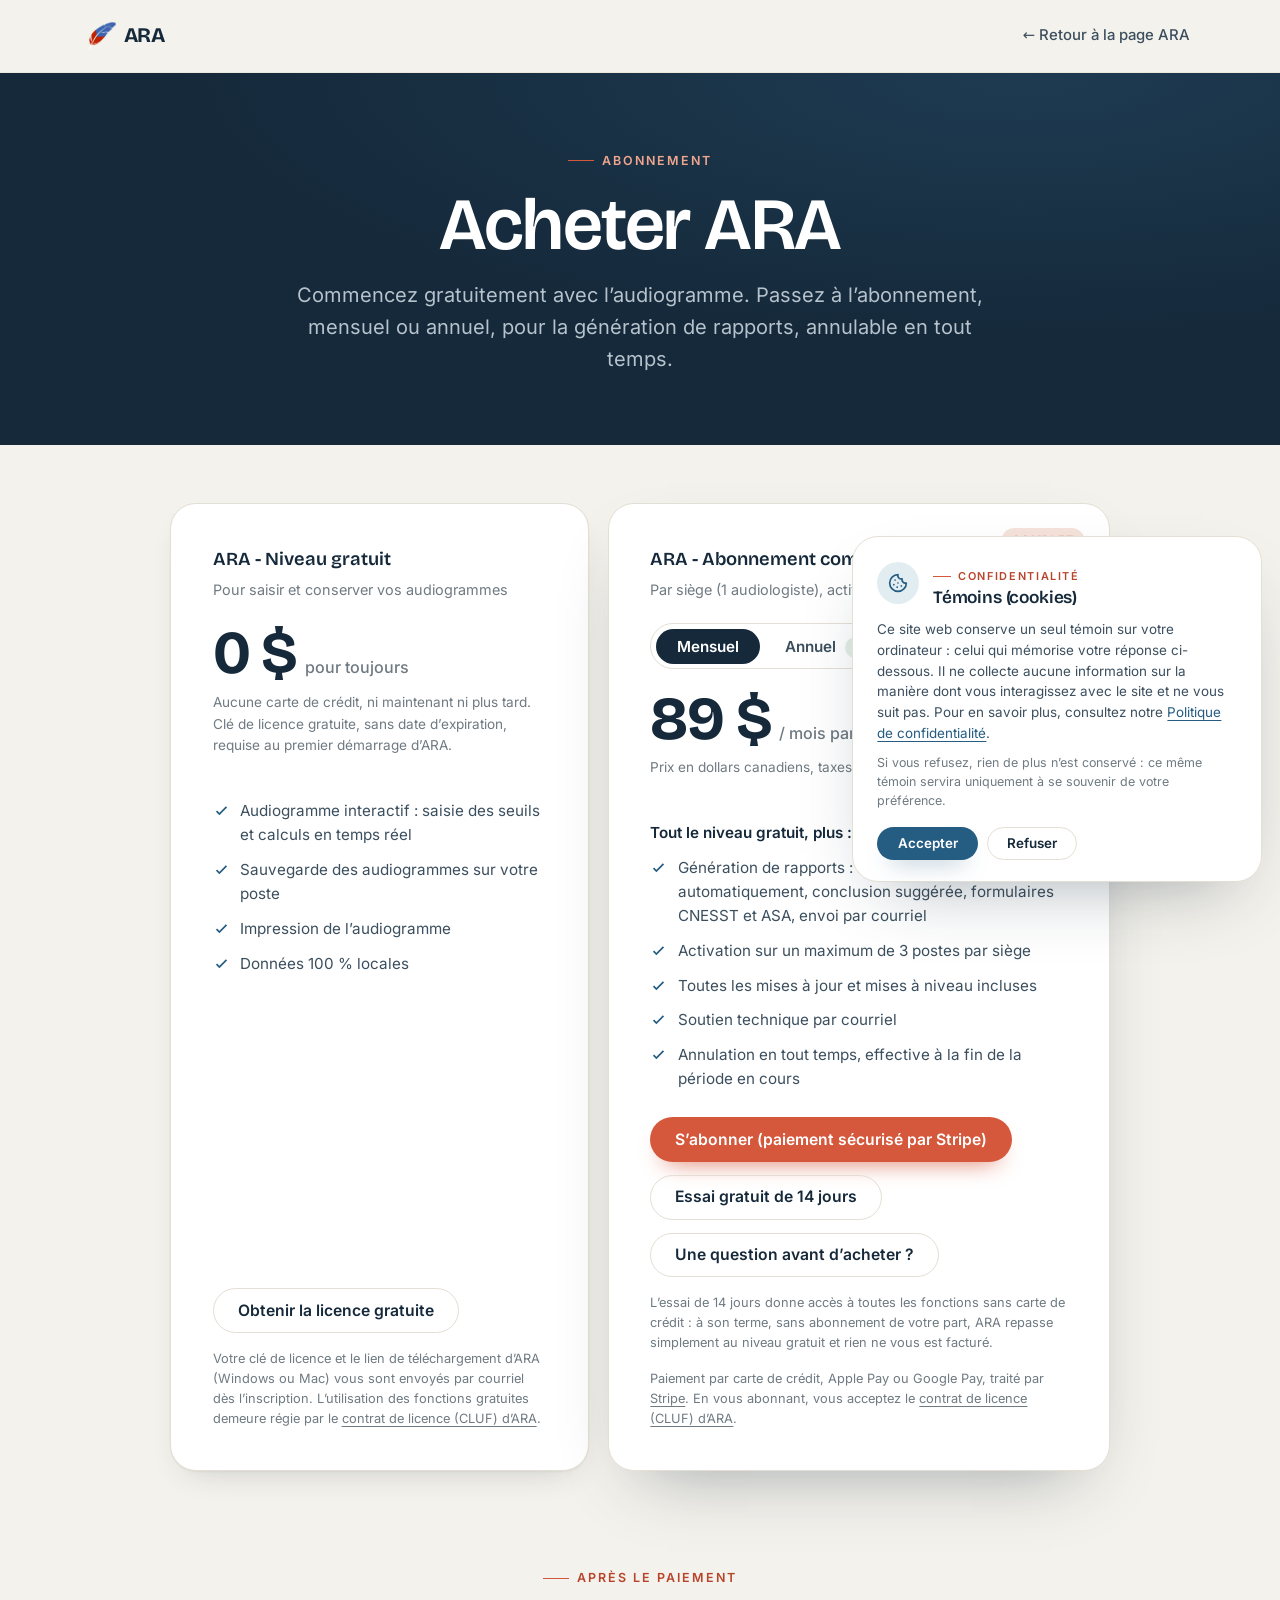
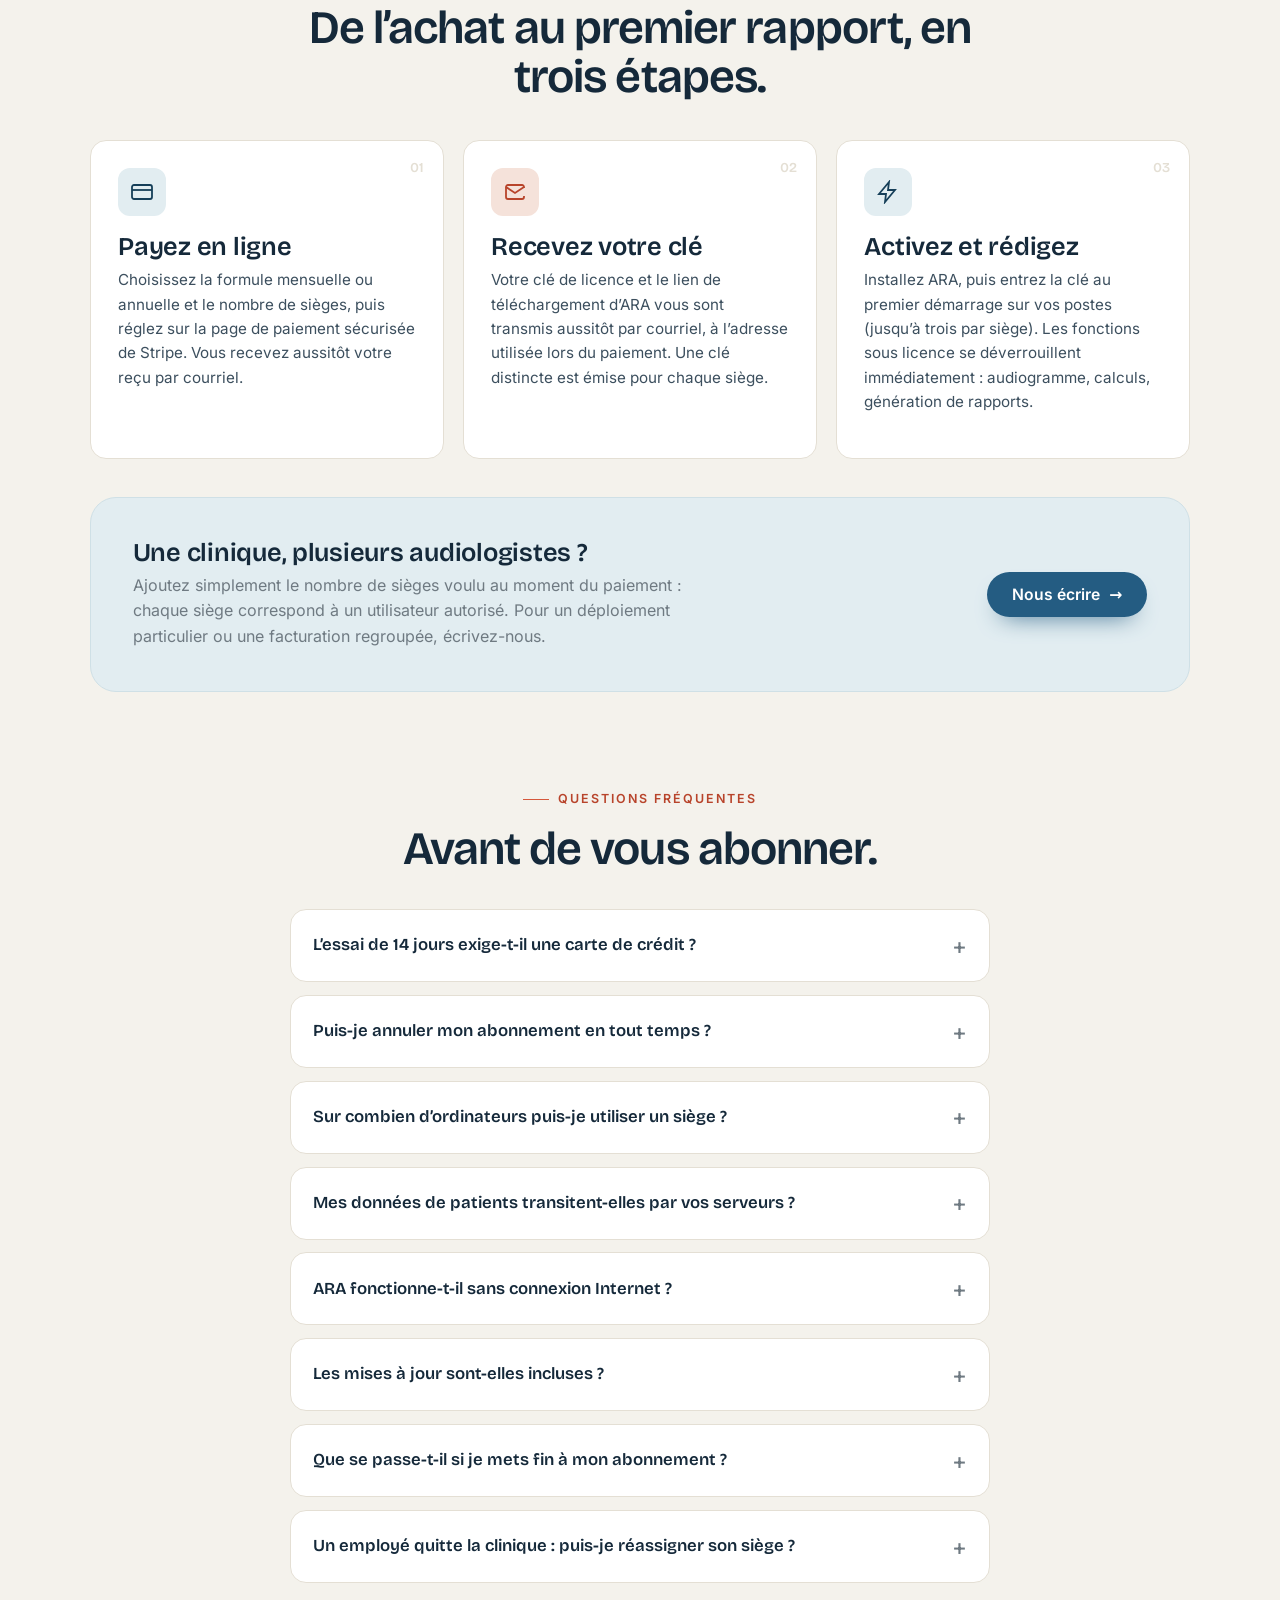
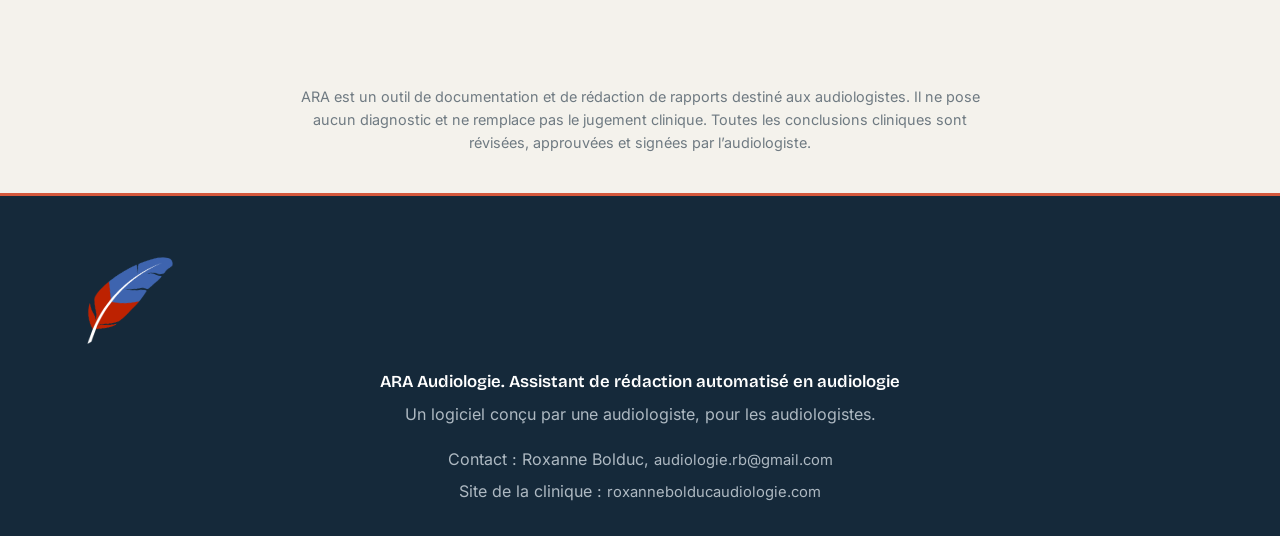
==== commit 96decb09: "Merge branch 'main' of https://github.com/roxannebolduc/roxannebolducaudiologie" ====
--- a/acheter-ara.html
+++ b/acheter-ara.html
@@ -39,7 +39,7 @@
 <header class="site-header">
   <div class="wrap nav">
     <a class="brand" href="ara.html" aria-label="ARA Audiologie, Assistant de rédaction automatisé en audiologie">
-      <img src="assets/logos/plume-ara.png" alt="" aria-hidden="true" style="height:30px;width:auto;transform:rotate(8deg)">
+      <img src="assets/logos/plume-ara.png?v=3" alt="" aria-hidden="true" style="height:30px;width:auto;transform:rotate(8deg)">
       <span style="font-family:var(--display);font-weight:700;font-size:1.3rem;letter-spacing:-.01em;color:var(--ink)">ARA</span>
     </a>
     <a href="ara.html" style="font-size:.93rem;font-weight:500;color:var(--ink-soft)">← Retour à la page ARA</a>
@@ -233,7 +233,7 @@
 
 <footer class="site-footer">
   <div class="wrap" style="text-align:center">
-    <img src="assets/logos/plume-ara.png" alt="" aria-hidden="true" style="height:44px;width:auto;transform:rotate(8deg);margin-bottom:1rem">
+    <img src="assets/logos/plume-ara.png?v=3" alt="" aria-hidden="true" style="height:96px;width:auto;transform:rotate(8deg);margin-bottom:1.2rem">
     <p style="color:#fff;font-family:var(--display);font-weight:600;font-size:1.05rem;margin-bottom:.4rem">ARA Audiologie. Assistant de rédaction automatisé en audiologie</p>
     <p style="margin-bottom:1.2rem">Un logiciel conçu par une audiologiste, pour les audiologistes.</p>
     <p style="margin-bottom:.4rem">Contact&nbsp;: Roxanne Bolduc, <a href="mailto:audiologie.rb@gmail.com">audiologie.rb@gmail.com</a></p>
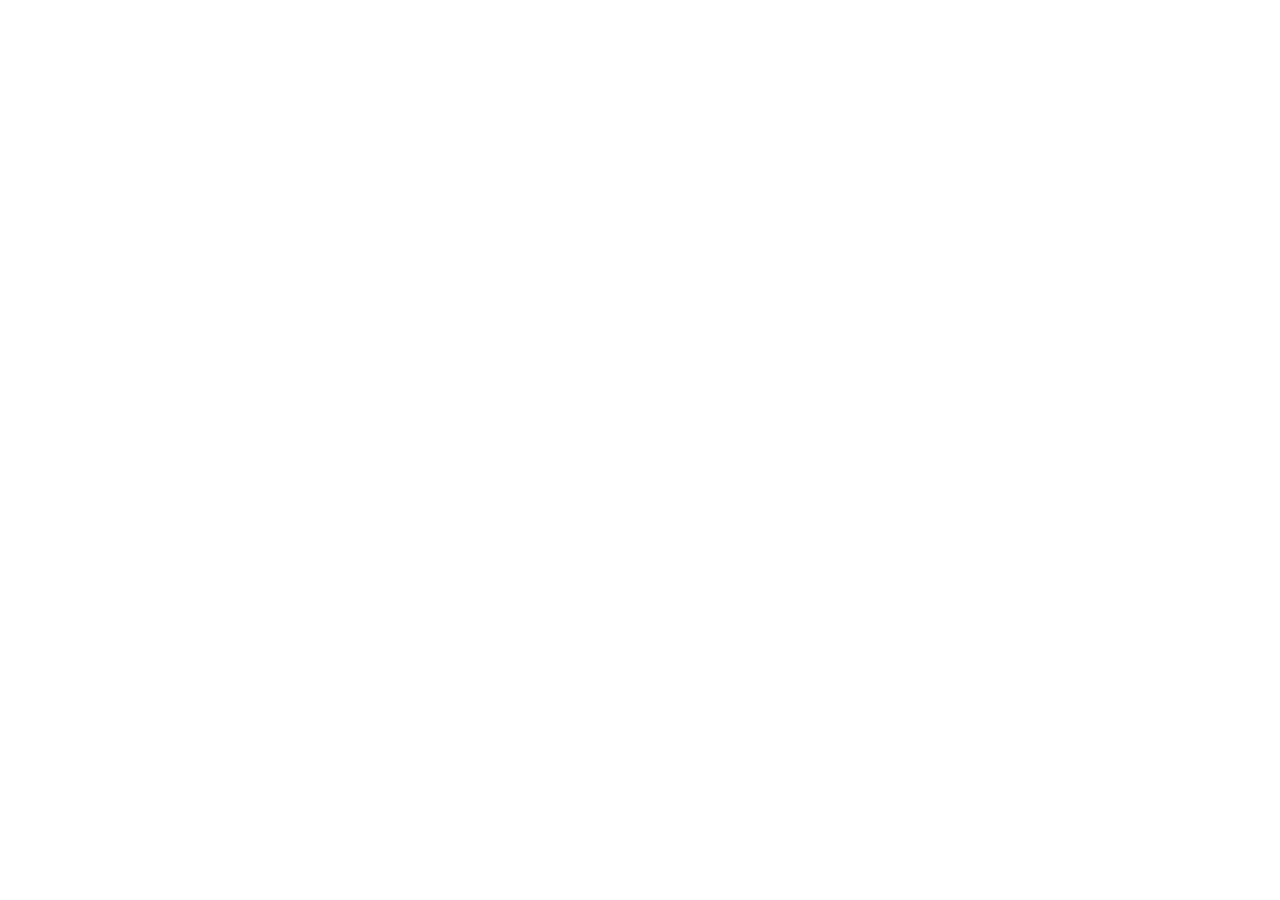
==== commit 7db69dd0: "Achat d'ARA : les boutons mènent à rbaudiologie.com/acheter Les trois boutons « Acheter ARA » de la " ====
--- a/acheter-ara.html
+++ b/acheter-ara.html
@@ -4,34 +4,34 @@
 <meta charset="UTF-8">
 <meta name="viewport" content="width=device-width, initial-scale=1.0">
 <title>Acheter ARA · Abonnement | ARA Audiologie, Assistant de rédaction automatisé en audiologie</title>
-<meta name="description" content="Essayez ARA gratuitement (audiogramme interactif, sauvegarde, impression) ou abonnez-vous pour la génération de rapports. Abonnement mensuel ou annuel par siège, activation sur 3 postes, annulation en tout temps. Paiement sécurisé par Stripe.">
+<meta name="description" content="La page d’achat d’ARA a déménagé sur rbaudiologie.com/acheter : version gratuite, essai de 14 jours sans carte, abonnement mensuel ou annuel.">
+<meta http-equiv="refresh" content="0; url=https://rbaudiologie.com/acheter">
+<link rel="canonical" href="https://rbaudiologie.com/acheter">
+<meta name="robots" content="noindex,follow">
 <link rel="icon" type="image/png" href="assets/logos/favicon-rb-creme.png">
 <link rel="apple-touch-icon" href="assets/logos/apple-touch-rb-creme.png">
-<link rel="stylesheet" href="styles.css">
+<link rel="stylesheet" href="styles.css?v=20260906">
 <!-- ============================================================
-     LISTE DE CONTRÔLE AVANT MISE EN LIGNE DE CETTE PAGE
+     PAGE DE REDIRECTION (2026-09-06)
      ============================================================
-     1. Créer le compte Stripe avec le courriel conjoint
-        (audiologie.rb@gmail.com), en dollars canadiens (CAD).
-     2. Dans Stripe, créer le produit « ARA — abonnement (1 siège) »
-        avec deux tarifs récurrents : mensuel et annuel.
-        Confirmer les PRIX RÉELS — les montants affichés ci-dessous
-        (49 $/mois, 490 $/an) sont des ESPACES RÉSERVÉS à valider.
-     3. Activer Stripe Tax (TPS/TVQ) sur les deux tarifs.
-     4. Créer deux « Payment Links » (un par tarif) avec :
-        - quantité ajustable (pour les cliniques à plusieurs sièges);
-        - collecte de l'adresse de facturation;
-        - case d'acceptation des conditions (lien vers le CLUF publié).
-     5. Coller les deux URL dans ARA_CONFIG au bas de cette page.
-        Les boutons d'achat s'activent automatiquement.
-     6. FAIT (2026-08-05) : CLUF publié (cluf-ara.html, version 1.0,
-        d'après contrat_licence_ara.md v0.6) et liens activés.
-        À FAIRE : reporter les corrections de l'avocat dans
-        cluf-ara.html dès réception et incrémenter la version.
-     7. Publier ara-confidentialite.html et activer son lien.
-     8. Activer le lien « Acheter ARA » sur ara.html.
-     9. Prévoir le processus d'émission des clés Keygen (compte
-        conjoint audiologie.rb@gmail.com) après chaque paiement.
+     L'achat d'ARA ne passe plus par des liens de paiement Stripe
+     statiques collés dans cette page. Il passe maintenant par
+     https://rbaudiologie.com/acheter, qui mène au parcours
+     https://ara.rbaudiologie.com/acheter du worker de licences.
+
+     Pourquoi : un lien de paiement est anonyme par construction.
+     Il crée un NOUVEAU client Stripe à chaque clic, donc un second
+     abonnement possible pour la même personne — et, à terme, une
+     seconde graine de chiffrement des dossiers patients, qui rend
+     les dossiers d'un poste illisibles sur l'autre. Le nouveau
+     parcours demande le courriel AVANT Stripe, retrouve la licence
+     Keygen, et REFUSE de vendre un second abonnement à qui en a
+     déjà un.
+
+     Le contenu (cartes de tarifs, FAQ) a été porté dans
+     sequoia_report_maker/site_rbaudiologie/public/acheter.html.
+     Cette page ne conserve que son titre et sa redirection, pour ne
+     casser aucun lien ni signet existant.
      ============================================================ -->
 </head>
 <body>
@@ -46,188 +46,12 @@
   </div>
 </header>
 
-<!-- ===== Héros ===== -->
-<section class="section dark ara-hero" style="padding:clamp(2.8rem,6vw,4.4rem) 0">
-  <div class="wrap center" style="position:relative;z-index:2">
-    <div><span class="eyebrow">Abonnement</span></div>
-    <h1 style="max-width:22ch;margin:0 auto .9rem">Acheter ARA</h1>
-    <p class="lead" style="margin:0 auto;max-width:54ch;color:#b6c2cc">Commencez gratuitement avec l’audiogramme. Passez à l’abonnement, mensuel ou annuel, pour la génération de rapports, annulable en tout temps.</p>
-  </div>
-</section>
-
-<!-- ===== Tarifs ===== -->
-<section class="section" id="tarifs" style="padding-top:clamp(2.4rem,5vw,3.6rem)">
-  <div class="wrap" style="max-width:1020px">
-
-    <div class="price-grid">
-
-    <div class="price-card free reveal">
-      <p class="plan-name">ARA - Niveau gratuit</p>
-      <p class="plan-sub">Pour saisir et conserver vos audiogrammes</p>
-
-      <div class="price-line">
-        <span class="price-amount">0&nbsp;$</span>
-        <span class="price-period">pour toujours</span>
-      </div>
-      <p class="price-note">Aucune carte de crédit, ni maintenant ni plus tard. Clé de licence gratuite, sans date d’expiration, requise au premier démarrage d’ARA.</p>
-
-      <ul>
-        <li><svg width="17" height="17" viewBox="0 0 24 24" fill="none" stroke="currentColor" stroke-width="2.4"><path d="M5 13l4 4L19 7"/></svg>Audiogramme interactif&nbsp;: saisie des seuils et calculs en temps réel</li>
-        <li><svg width="17" height="17" viewBox="0 0 24 24" fill="none" stroke="currentColor" stroke-width="2.4"><path d="M5 13l4 4L19 7"/></svg>Sauvegarde des audiogrammes sur votre poste</li>
-        <li><svg width="17" height="17" viewBox="0 0 24 24" fill="none" stroke="currentColor" stroke-width="2.4"><path d="M5 13l4 4L19 7"/></svg>Impression de l’audiogramme</li>
-        <li><svg width="17" height="17" viewBox="0 0 24 24" fill="none" stroke="currentColor" stroke-width="2.4"><path d="M5 13l4 4L19 7"/></svg>Données 100&nbsp;% locales</li>
-      </ul>
-
-      <div style="margin-top:auto;display:flex;flex-wrap:wrap;gap:.8rem;align-items:center">
-        <!-- Pas de bouton de téléchargement public : ARA exige une clé de
-             licence (même gratuite) au premier démarrage. Le lien de
-             téléchargement (page /download du worker, qui reconnaît
-             l'appareil) arrive dans le courriel automatique envoyé avec la
-             clé, une fois l'inscription Stripe complétée. -->
-        <a id="btn-gratuit" class="btn btn--ghost" href="#" rel="noopener">Obtenir la licence gratuite</a>
-      </div>
-      <p class="fineprint">Votre clé de licence et le lien de téléchargement d’ARA (Windows ou Mac) vous sont envoyés par courriel dès l’inscription. L’utilisation des fonctions gratuites demeure régie par le <a href="cluf-ara.html" style="text-decoration:underline;text-underline-offset:3px">contrat de licence (CLUF) d’ARA</a>.</p>
-    </div>
-
-    <div class="price-card reveal">
-      <span class="plan-badge">Complet</span>
-      <p class="plan-name">ARA - Abonnement complet</p>
-      <p class="plan-sub">Par siège (1&nbsp;audiologiste), activable sur 3&nbsp;postes</p>
-
-      <div class="billing-toggle" role="group" aria-label="Fréquence de facturation" style="align-self:flex-start;margin-bottom:1.2rem">
-        <button type="button" data-billing="mensuel" class="active" aria-pressed="true">Mensuel</button>
-        <button type="button" data-billing="annuel" aria-pressed="false">Annuel <span class="save">2&nbsp;mois gratuits</span></button>
-      </div>
-
-      <!-- PRIX À CONFIRMER : espaces réservés (voir liste de contrôle en tête de fichier) -->
-      <div class="price-line" data-panel-billing="mensuel">
-        <span class="price-amount">89&nbsp;$</span>
-        <span class="price-period">/&nbsp;mois par siège</span>
-      </div>
-      <div class="price-line" data-panel-billing="annuel" hidden>
-        <span class="price-amount">890&nbsp;$</span>
-        <span class="price-period">/&nbsp;an par siège</span>
-      </div>
-      <p class="price-note" data-panel-billing="annuel" hidden>Soit l’équivalent d’environ 74&nbsp;$ par mois, deux mois gratuits par rapport au tarif mensuel.</p>
-      <p class="price-note">Prix en dollars canadiens, taxes en sus.</p>
-
-      <ul>
-        <li style="font-weight:600;color:var(--ink)">Tout le niveau gratuit, plus&nbsp;:</li>
-        <li><svg width="17" height="17" viewBox="0 0 24 24" fill="none" stroke="currentColor" stroke-width="2.4"><path d="M5 13l4 4L19 7"/></svg>Génération de rapports&nbsp;: section des résultats rédigée automatiquement, conclusion suggérée, formulaires CNESST et ASA, envoi par courriel</li>
-        <li><svg width="17" height="17" viewBox="0 0 24 24" fill="none" stroke="currentColor" stroke-width="2.4"><path d="M5 13l4 4L19 7"/></svg>Activation sur un maximum de 3&nbsp;postes par siège</li>
-        <li><svg width="17" height="17" viewBox="0 0 24 24" fill="none" stroke="currentColor" stroke-width="2.4"><path d="M5 13l4 4L19 7"/></svg>Toutes les mises à jour et mises à niveau incluses</li>
-        <li><svg width="17" height="17" viewBox="0 0 24 24" fill="none" stroke="currentColor" stroke-width="2.4"><path d="M5 13l4 4L19 7"/></svg>Soutien technique par courriel</li>
-        <li><svg width="17" height="17" viewBox="0 0 24 24" fill="none" stroke="currentColor" stroke-width="2.4"><path d="M5 13l4 4L19 7"/></svg>Annulation en tout temps, effective à la fin de la période en cours</li>
-      </ul>
-
-      <div style="display:flex;flex-wrap:wrap;gap:.8rem;align-items:center">
-        <a id="btn-acheter" class="btn btn--coral" href="#" rel="noopener">S’abonner (paiement sécurisé par Stripe)</a>
-        <a id="btn-essai" class="btn btn--ghost" href="#" rel="noopener">Essai gratuit de 14&nbsp;jours</a>
-        <a class="btn btn--ghost" href="mailto:audiologie.rb@gmail.com?subject=Question%20avant%20achat%20%E2%80%94%20ARA">Une question avant d’acheter&nbsp;?</a>
-      </div>
-
-      <p class="fineprint">L’essai de 14&nbsp;jours donne accès à toutes les fonctions sans carte de crédit&nbsp;: à son terme, sans abonnement de votre part, ARA repasse simplement au niveau gratuit et rien ne vous est facturé.</p>
-
-      <p class="fineprint">Paiement par carte de crédit, Apple&nbsp;Pay ou Google&nbsp;Pay, traité par <a href="https://stripe.com/fr-ca" style="text-decoration:underline;text-underline-offset:3px" rel="noopener">Stripe</a>. En vous abonnant, vous acceptez le <a href="cluf-ara.html" style="text-decoration:underline;text-underline-offset:3px">contrat de licence (CLUF) d’ARA</a>.</p>
-    </div>
-
-    </div><!-- /.price-grid -->
-
-  </div>
-</section>
-
-<!-- ===== Comment ça fonctionne ===== -->
-<section class="section" style="padding-top:0">
-  <div class="wrap">
-    <div class="center reveal" style="max-width:680px;margin:0 auto 2.4rem">
-      <span class="eyebrow">Après le paiement</span>
-      <h2>De l’achat au premier rapport, en trois étapes.</h2>
-    </div>
-    <div class="grid-3">
-      <article class="scard reveal">
-        <span class="num">01</span>
-        <div class="ic"><svg width="24" height="24" viewBox="0 0 24 24" fill="none" stroke="currentColor" stroke-width="1.8"><rect x="2" y="5" width="20" height="14" rx="2"/><path d="M2 10h20"/></svg></div>
-        <h3>Payez en ligne</h3>
-        <p>Choisissez la formule mensuelle ou annuelle et le nombre de sièges, puis réglez sur la page de paiement sécurisée de Stripe. Vous recevez aussitôt votre reçu par courriel.</p>
-      </article>
-      <article class="scard coral reveal">
-        <span class="num">02</span>
-        <div class="ic"><svg width="24" height="24" viewBox="0 0 24 24" fill="none" stroke="currentColor" stroke-width="1.8"><path d="M21 8V7a2 2 0 00-2-2H5a2 2 0 00-2 2v10a2 2 0 002 2h14a2 2 0 002-2v-1"/><path d="M3 7l9 6 9-6"/></svg></div>
-        <h3>Recevez votre clé</h3>
-        <p>Votre clé de licence et le lien de téléchargement d’ARA vous sont transmis aussitôt par courriel, à l’adresse utilisée lors du paiement. Une clé distincte est émise pour chaque siège.</p>
-      </article>
-      <article class="scard reveal">
-        <span class="num">03</span>
-        <div class="ic"><svg width="24" height="24" viewBox="0 0 24 24" fill="none" stroke="currentColor" stroke-width="1.8"><path d="M13 2L3 14h7l-1 8 10-12h-7z"/></svg></div>
-        <h3>Activez et rédigez</h3>
-        <p>Installez ARA, puis entrez la clé au premier démarrage sur vos postes (jusqu’à trois par siège). Les fonctions sous licence se déverrouillent immédiatement&nbsp;: audiogramme, calculs, génération de rapports.</p>
-      </article>
-    </div>
-
-    <div class="region-cta reveal" style="margin-top:2.4rem">
-      <div>
-        <h3 style="margin-bottom:.4rem">Une clinique, plusieurs audiologistes&nbsp;?</h3>
-        <p class="muted" style="margin:0;max-width:58ch">Ajoutez simplement le nombre de sièges voulu au moment du paiement&nbsp;: chaque siège correspond à un utilisateur autorisé. Pour un déploiement particulier ou une facturation regroupée, écrivez-nous.</p>
-      </div>
-      <a class="btn btn--primary" href="mailto:audiologie.rb@gmail.com?subject=ARA%20%E2%80%94%20licences%20pour%20clinique">Nous écrire <span class="arw">→</span></a>
-    </div>
-  </div>
-</section>
-
-<!-- ===== FAQ ===== -->
-<section class="section" style="padding-top:0" id="faq">
-  <div class="wrap" style="max-width:780px">
-    <div class="center reveal" style="margin-bottom:2.2rem">
-      <span class="eyebrow">Questions fréquentes</span>
-      <h2>Avant de vous abonner.</h2>
-    </div>
-
-    <details class="faq-item reveal">
-      <summary>L’essai de 14&nbsp;jours exige-t-il une carte de crédit&nbsp;?</summary>
-      <div class="faq-body"><p>Non. L’essai déverrouille toutes les fonctions d’ARA, y compris la génération de rapports, pendant 14&nbsp;jours, sans qu’aucune carte ne vous soit demandée. Au terme des 14&nbsp;jours, si vous n’avez pas choisi de vous abonner, l’essai prend fin de lui-même et ARA repasse au niveau gratuit&nbsp;: vous conservez vos données, la saisie, la sauvegarde et l’impression d’audiogrammes, et rien ne vous est facturé.</p></div>
-    </details>
-
-    <details class="faq-item reveal">
-      <summary>Puis-je annuler mon abonnement en tout temps&nbsp;?</summary>
-      <div class="faq-body"><p>Oui. Rendez-vous sur le <a href="https://billing.stripe.com/p/login/7sY7sN2tuao84uh4iw2Ji00" target="_blank" rel="noopener">portail client Stripe</a> (avec le courriel utilisé lors de l’achat) pour annuler vous-même, mettre à jour votre carte ou consulter vos factures, ou écrivez simplement au soutien technique. L’annulation prend effet à la fin de la période déjà payée&nbsp;: vous conservez l’accès aux fonctions sous licence jusqu’à cette date, et aucun frais n’est exigé ensuite. Les sommes déjà payées ne sont pas remboursables.</p></div>
-    </details>
-
-    <details class="faq-item reveal">
-      <summary>Sur combien d’ordinateurs puis-je utiliser un siège&nbsp;?</summary>
-      <div class="faq-body"><p>Chaque siège est réservé à un utilisateur autorisé et peut être activé sur un maximum de trois postes (par exemple&nbsp;: l’ordinateur de la clinique, le portable et un poste à domicile).</p></div>
-    </details>
-
-    <details class="faq-item reveal">
-      <summary>Mes données de patients transitent-elles par vos serveurs&nbsp;?</summary>
-      <div class="faq-body"><p>Non. ARA enregistre toutes vos données localement, sur vos propres postes. La validation périodique de la licence ne transmet que la clé de licence et une empreinte technique anonymisée du poste, jamais de données de patients.</p></div>
-    </details>
-
-    <details class="faq-item reveal">
-      <summary>ARA fonctionne-t-il sans connexion Internet&nbsp;?</summary>
-      <div class="faq-body"><p>Oui. Chaque validation réussie de la licence accorde une période d’utilisation hors ligne de sept (7) jours&nbsp;; il suffit que le poste puisse joindre le serveur de licences au moins une fois par semaine. Toutes les fonctions, y compris la génération de rapports, s’exécutent entièrement sur votre poste.</p></div>
-    </details>
-
-    <details class="faq-item reveal">
-      <summary>Les mises à jour sont-elles incluses&nbsp;?</summary>
-      <div class="faq-body"><p>Oui. Toutes les mises à jour et mises à niveau publiées pendant votre abonnement sont incluses, sans frais additionnels.</p></div>
-    </details>
-
-    <details class="faq-item reveal">
-      <summary>Que se passe-t-il si je mets fin à mon abonnement&nbsp;?</summary>
-      <div class="faq-body"><p>Vous repassez simplement au niveau gratuit à la fin de la période payée&nbsp;: la génération de rapports se désactive, mais vous conservez l’accès à vos données ainsi qu’à la saisie, à la sauvegarde et à l’impression d’audiogrammes. Rien n’est perdu.</p></div>
-    </details>
-
-    <details class="faq-item reveal">
-      <summary>Un employé quitte la clinique&nbsp;: puis-je réassigner son siège&nbsp;?</summary>
-      <div class="faq-body"><p>Oui. Écrivez au soutien technique pour réassigner un siège à un nouvel utilisateur autorisé (au plus une fois par période de trente jours par siège). Les postes de l’ancien utilisateur sont alors désactivés.</p></div>
-    </details>
-  </div>
-</section>
-
-<!-- ===== Usage prévu (avis réglementaire) ===== -->
-<section class="section" style="padding-top:0;padding-bottom:2.4rem">
-  <div class="wrap" style="max-width:760px">
-    <p class="muted" style="font-size:.9rem;line-height:1.6;text-align:center;margin:0">ARA est un outil de documentation et de rédaction de rapports destiné aux audiologistes. Il ne pose aucun diagnostic et ne remplace pas le jugement clinique. Toutes les conclusions cliniques sont révisées, approuvées et signées par l’audiologiste.</p>
+<section class="section">
+  <div class="wrap center" style="max-width:640px">
+    <h1 style="margin:0 auto 1rem">La page d’achat a déménagé</h1>
+    <p class="lead" style="margin:0 auto 1.6rem;max-width:52ch">Vous allez être redirigé automatiquement. Si rien ne se passe&nbsp;:</p>
+    <p><a class="btn btn--coral" href="https://rbaudiologie.com/acheter">Acheter ou essayer ARA</a></p>
+    <p class="muted" style="margin-top:1.4rem;font-size:.93rem">Déjà abonnée&nbsp;? <a href="https://ara.rbaudiologie.com/mon-abonnement" style="text-decoration:underline;text-underline-offset:3px">Gérer mon abonnement</a>. Clé de licence égarée&nbsp;? <a href="https://ara.rbaudiologie.com/cle-perdue" style="text-decoration:underline;text-underline-offset:3px">Demandez-en une copie</a>.</p>
   </div>
 </section>
 
@@ -237,90 +61,10 @@
     <p style="color:#fff;font-family:var(--display);font-weight:600;font-size:1.05rem;margin-bottom:.4rem">ARA Audiologie. Assistant de rédaction automatisé en audiologie</p>
     <p style="margin-bottom:1.2rem">Un logiciel conçu par une audiologiste, pour les audiologistes.</p>
     <p style="margin-bottom:.4rem">Contact&nbsp;: Roxanne Bolduc, <a href="mailto:audiologie.rb@gmail.com">audiologie.rb@gmail.com</a></p>
-    <!-- À activer quand ara-confidentialite.html sera publiée (voir liste de contrôle dans ara-confidentialite.html et docs/site_web_loi25_ara.md) :
-    <p style="margin-bottom:.4rem"><a href="ara-confidentialite.html">Politique de confidentialité du logiciel ARA</a></p>
-    -->
     <p style="margin:0">Site de la clinique&nbsp;: <a href="index.html">roxannebolducaudiologie.com</a></p>
   </div>
 </footer>
 
 <script src="main.js"></script>
-<script>
-/* ===== Achat ARA : configuration et bascule mensuel/annuel ===== */
-(function () {
-  /* Coller ici les URL des Payment Links Stripe (voir la liste de
-     contrôle en tête de fichier). Tant qu'une URL est vide, le bouton
-     d'achat correspondant reste désactivé. */
-  var ARA_CONFIG = {
-    /* EN VENTE depuis le 2026-08-30 (lancement : v0.3.0 publiée, installateurs
-       Windows x64/ARM et Mac servis par la page /download du worker). Repasser
-       à false pour désactiver d'un coup les trois boutons (abonnement, essai,
-       licence gratuite). */
-    enVente: true,
-    stripe: {
-      /* Liens avec case d'acceptation du CLUF (consent_collection),
-         créés le 2026-08-05; les anciens liens sont désactivés. */
-      mensuel: 'https://buy.stripe.com/14A7sN4BC7bW1i5eXa2Ji02',
-      annuel:  'https://buy.stripe.com/7sY3cxc44cwgd0NcP22Ji03',
-      /* Créés le 2026-08-30 : abonnement à 0 $/mois (niveau gratuit) et
-         essai de 14 jours. Les deux sont en « payment_method_collection:
-         if_required » : aucune carte n'est demandée. L'essai est réglé sur
-         « missing_payment_method: cancel », donc sans carte il prend fin
-         de lui-même au 14e jour et rien n'est facturé. */
-      gratuit: 'https://buy.stripe.com/28E8wR0lmgMw6CpeXa2Ji04',
-      essai:   'https://buy.stripe.com/cNi9AV6JKfIs2m95mA2Ji05',
-      portail: 'https://billing.stripe.com/p/login/7sY7sN2tuao84uh4iw2Ji00'
-    }
-  };
-
-  var buttons = document.querySelectorAll('.billing-toggle [data-billing]');
-  var panels = document.querySelectorAll('[data-panel-billing]');
-  var buy = document.getElementById('btn-acheter');
-  var buyLabel = 'S’abonner (paiement sécurisé par Stripe)';
-  var essai = document.getElementById('btn-essai');
-  var gratuit = document.getElementById('btn-gratuit');
-
-  /* Active un bouton si l'URL est fournie, sinon l'affiche en « bientôt
-     disponible » (même comportement que le bouton d'abonnement). */
-  function lien(el, url, libelle, libelleInactif) {
-    if (!el) { return; }
-    if (url) {
-      el.href = url;
-      el.textContent = libelle;
-      el.classList.remove('btn--disabled');
-      el.removeAttribute('aria-disabled');
-    } else {
-      el.removeAttribute('href');
-      el.textContent = libelleInactif;
-      el.classList.add('btn--disabled');
-      el.setAttribute('aria-disabled', 'true');
-    }
-  }
-
-  function activate(billing) {
-    buttons.forEach(function (b) {
-      var on = b.getAttribute('data-billing') === billing;
-      b.classList.toggle('active', on);
-      b.setAttribute('aria-pressed', on ? 'true' : 'false');
-    });
-    panels.forEach(function (p) {
-      p.hidden = p.getAttribute('data-panel-billing') !== billing;
-    });
-    lien(buy, ARA_CONFIG.enVente ? ARA_CONFIG.stripe[billing] : '',
-         buyLabel, 'Paiement en ligne bientôt disponible');
-  }
-
-  buttons.forEach(function (b) {
-    b.addEventListener('click', function () {
-      activate(b.getAttribute('data-billing'));
-    });
-  });
-  lien(essai, ARA_CONFIG.enVente ? ARA_CONFIG.stripe.essai : '',
-       'Essai gratuit de 14 jours', 'Essai gratuit bientôt disponible');
-  lien(gratuit, ARA_CONFIG.enVente ? ARA_CONFIG.stripe.gratuit : '',
-       'Obtenir la licence gratuite', 'Licence gratuite bientôt disponible');
-  activate('mensuel');
-})();
-</script>
 </body>
 </html>
--- a/styles.css
+++ b/styles.css
@@ -452,8 +452,21 @@
   font-size:.72rem;font-weight:600;color:var(--good);background:#e4efe8;
   border-radius:999px;padding:.2rem .55rem;margin-left:.35rem;
 }
-.price-grid{display:grid;grid-template-columns:1fr 1.2fr;gap:1.2rem;align-items:stretch}
-@media (max-width:860px){.price-grid{grid-template-columns:1fr}}
+.price-grid{display:grid;grid-template-columns:minmax(0,1fr) minmax(0,1.2fr);gap:1.2rem;align-items:stretch}
+@media (max-width:860px){.price-grid{grid-template-columns:minmax(0,1fr)}}
+/* Téléphones (iPhone, etc.) : minmax(0,…) et min-width:0 empêchent les cartes
+   de s'élargir au-delà de l'écran (les boutons .btn sont en nowrap); sous
+   520 px, boutons pleine largeur sur plusieurs lignes et bascule
+   mensuel/annuel étirée. */
+.price-card{min-width:0}
+@media (max-width:520px){
+  .price-card .btn,.region-cta .btn{
+    white-space:normal;line-height:1.25;text-align:center;justify-content:center;width:100%;
+  }
+  .billing-toggle{display:flex;align-items:stretch;width:100%}
+  .billing-toggle button{flex:1;padding:.6rem .7rem;white-space:normal;line-height:1.2}
+  .billing-toggle .save{display:block;width:max-content;margin:.3rem auto 0}
+}
 .price-card{
   background:var(--card);border:1.5px solid var(--line);border-radius:var(--radius-lg);
   padding:clamp(1.8rem,4vw,2.6rem);box-shadow:var(--shadow-lg);position:relative;
@@ -491,6 +504,10 @@
 .faq-item .faq-body{padding:0 1.4rem 1.2rem;font-size:.95rem;color:var(--ink-soft)}
 .faq-item .faq-body p{margin-bottom:.6rem}
 .faq-item .faq-body p:last-child{margin-bottom:0}
+/* Liens dans les réponses de la FAQ : même traitement que .article-body a */
+.faq-item .faq-body a{color:var(--azure);font-weight:500;text-decoration:underline;text-underline-offset:3px;text-decoration-thickness:1px;transition:color .18s var(--ease)}
+.faq-item .faq-body a:hover{color:var(--azure-deep);text-decoration-thickness:2px}
+.faq-item .faq-body a:focus-visible{outline:3px solid var(--coral);outline-offset:2px;border-radius:4px}
 
 /* ---------- CTA final ---------- */
 .cta-band{background:var(--ink);border-radius:var(--radius-lg);padding:clamp(2.2rem,5vw,3.6rem);text-align:center;position:relative;overflow:hidden}
